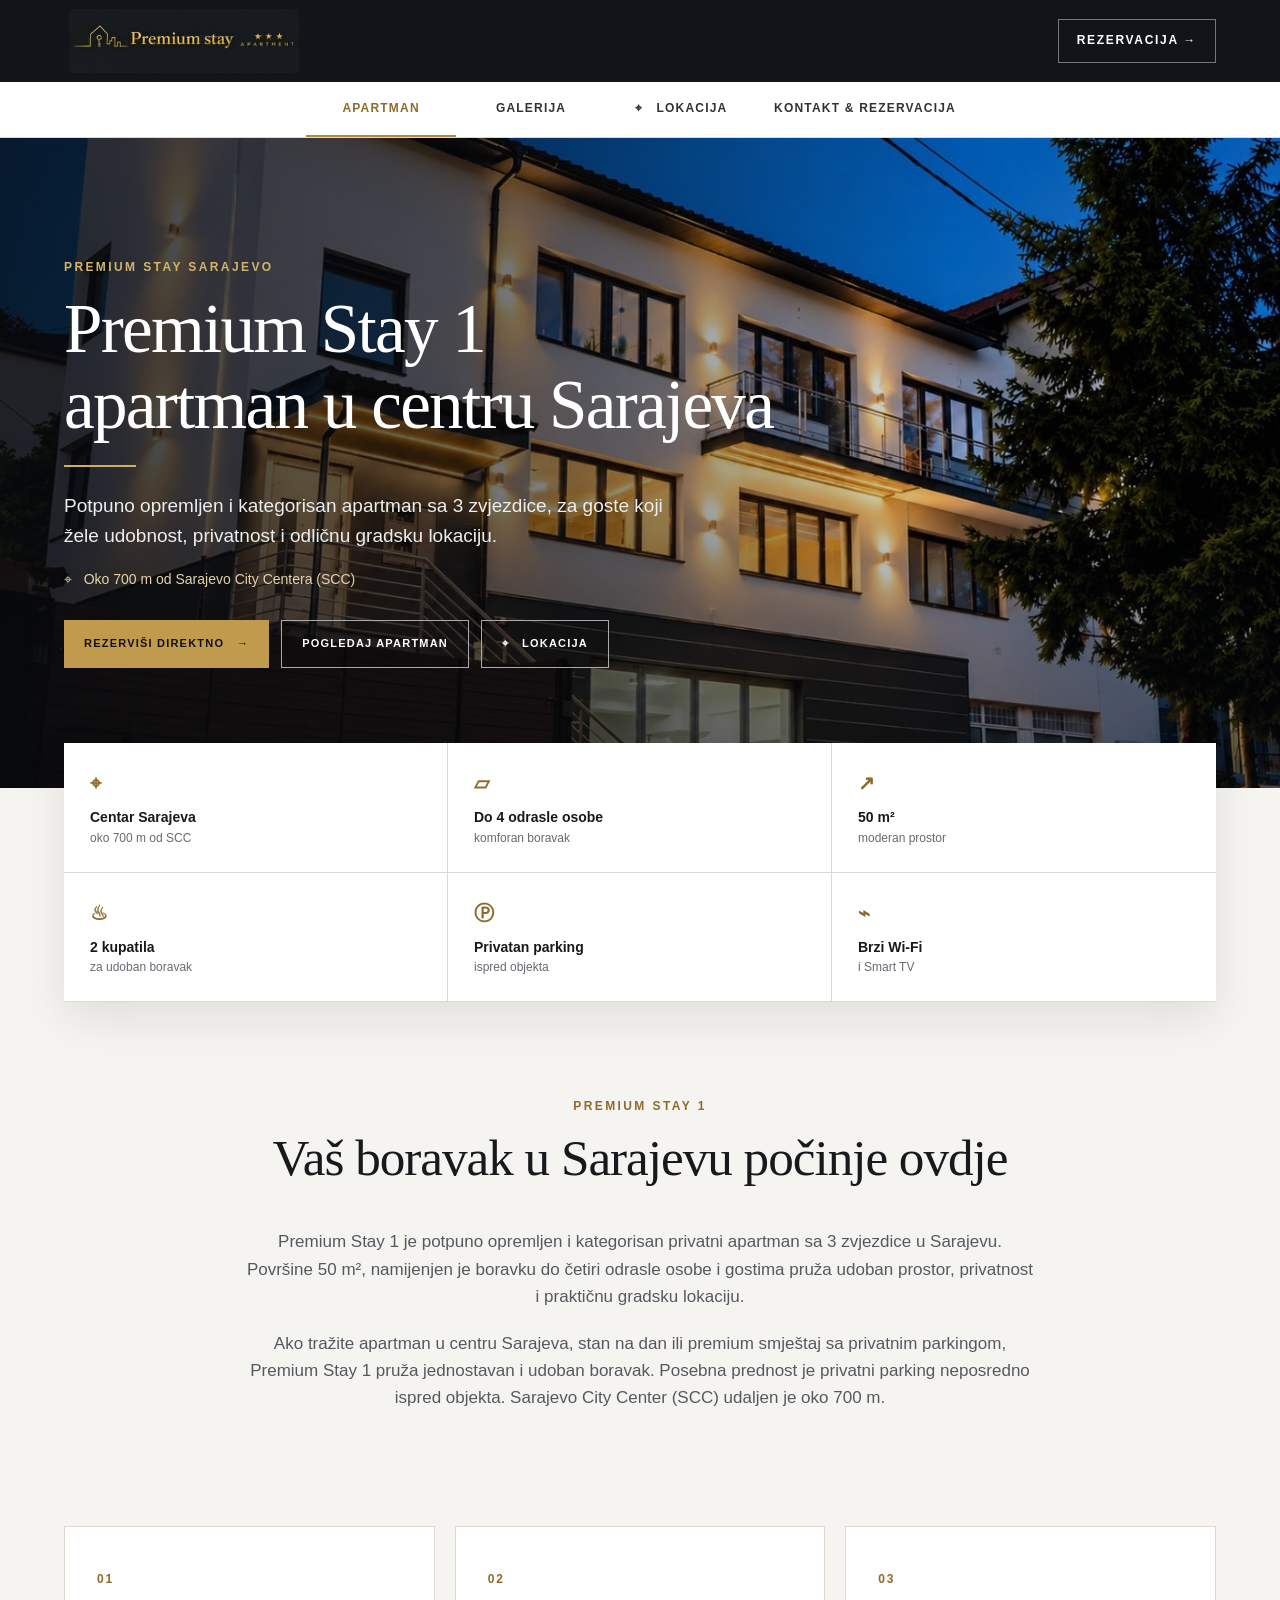
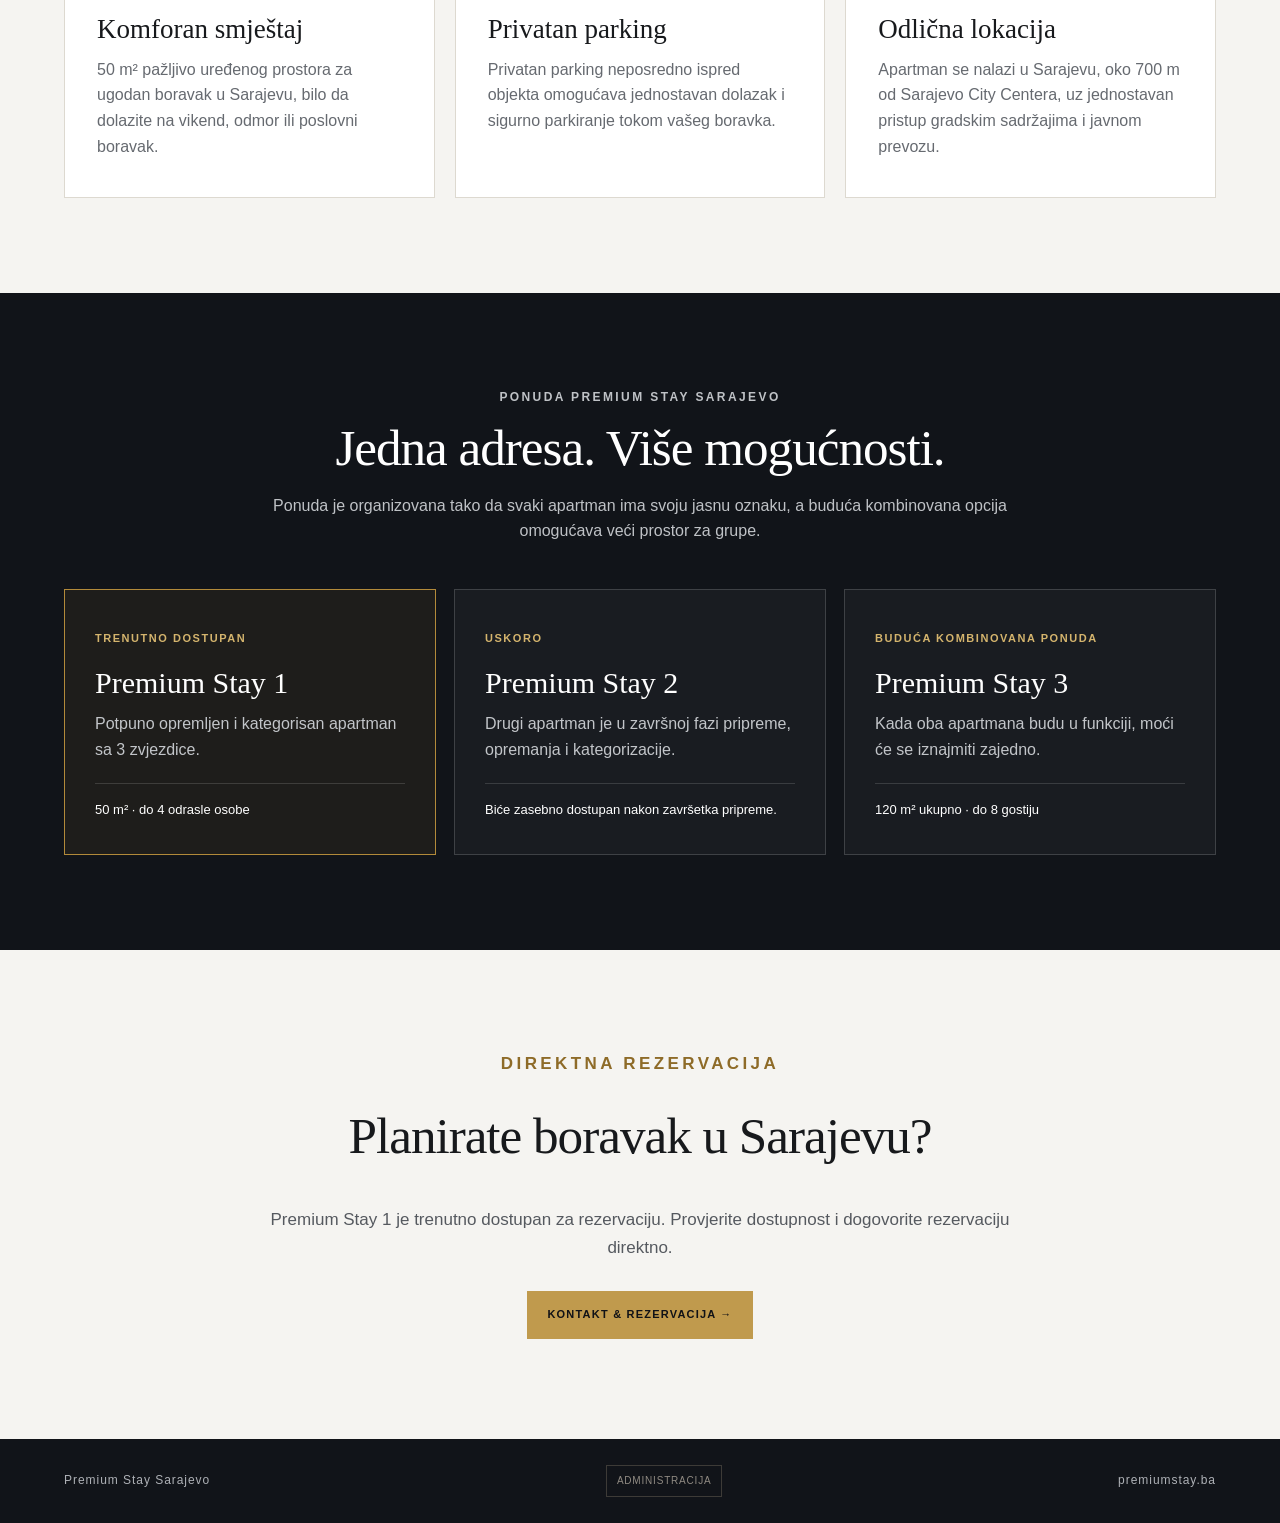
==== index.html @ 4da5a326 "Update index.html" ====
<!doctype html>
<html lang="bs">
<head>
<meta charset="utf-8">
<meta name="viewport" content="width=device-width,initial-scale=1">

<title>Premium Stay Sarajevo | Apartman u centru Sarajeva</title>

<meta name="description" content="Premium Stay Sarajevo – moderan apartman u centru Sarajeva sa 3 zvjezdice, privatnim parkingom, 50 m² prostora i odličnom lokacijom oko 700 m od SCC-a. Direktna rezervacija.">

<meta name="robots" content="index,follow,max-image-preview:large">
<link rel="canonical" href="https://premiumstay.ba/">

<meta name="theme-color" content="#111419">

<meta property="og:type" content="website">
<meta property="og:locale" content="bs_BA">
<meta property="og:title" content="Premium Stay Sarajevo | Apartman u centru Sarajeva">
<meta property="og:description" content="Moderan apartman u centru Sarajeva sa 3 zvjezdice, privatnim parkingom, 50 m² prostora i odličnom lokacijom. Pogledajte ponudu i rezervišite direktno.">
<meta property="og:url" content="https://premiumstay.ba/">
<meta property="og:image" content="https://premiumstay.ba/hero.jpg">
<meta property="og:image:alt" content="Premium Stay Sarajevo – moderan apartman u centru Sarajeva sa privatnim parkingom">
<meta property="og:site_name" content="Premium Stay Sarajevo">

<meta name="twitter:card" content="summary_large_image">
<meta name="twitter:title" content="Premium Stay Sarajevo | Apartman u centru Sarajeva">
<meta name="twitter:description" content="Moderan apartman u centru Sarajeva sa privatnim parkingom, 50 m² prostora i odličnom lokacijom. Direktna rezervacija.">
<meta name="twitter:image" content="https://premiumstay.ba/hero.jpg">

<link rel="preload" as="image" href="hero.jpg" fetchpriority="high">

<script async src="https://www.googletagmanager.com/gtag/js?id=G-6C7LS3LDCB"></script>

<script>
window.dataLayer = window.dataLayer || [];
function gtag(){dataLayer.push(arguments);}
gtag('js', new Date());
gtag('config', 'G-6C7LS3LDCB');
</script>

<script type="application/ld+json">
{
  "@context": "https://schema.org",
  "@type": "LodgingBusiness",
  "@id": "https://premiumstay.ba/#lodging",
  "name": "Premium Stay Sarajevo",
  "url": "https://premiumstay.ba/",
  "image": [
    "https://premiumstay.ba/hero.jpg"
  ],
  "logo": "https://premiumstay.ba/logo-header.jpg",
  "telephone": "+38765654123",
  "email": "premiumstay.sa@gmail.com",
  "description": "Premium smještaj u Sarajevu – moderan i potpuno opremljen apartman sa 3 zvjezdice, privatnim parkingom i odličnom gradskom lokacijom.",
  "address": {
    "@type": "PostalAddress",
    "streetAddress": "Splitska 45",
    "addressLocality": "Sarajevo",
    "addressCountry": "BA"
  },
  "starRating": {
    "@type": "Rating",
    "ratingValue": 3,
    "bestRating": 5
  },
  "amenityFeature": [
    {
      "@type": "LocationFeatureSpecification",
      "name": "parkingType",
      "value": "Free"
    },
    {
      "@type": "LocationFeatureSpecification",
      "name": "wifi",
      "value": true
    },
    {
      "@type": "LocationFeatureSpecification",
      "name": "tv",
      "value": true
    }
  ]
}
</script>

<script type="application/ld+json">
{
  "@context": "https://schema.org",
  "@type": "WebSite",
  "@id": "https://premiumstay.ba/#website",
  "url": "https://premiumstay.ba/",
  "name": "Premium Stay Sarajevo",
  "alternateName": "Premium Stay",
  "inLanguage": "bs-BA",
  "publisher": {
    "@id": "https://premiumstay.ba/#lodging"
  }
}
</script>

<style>
:root{--bg:#f5f4f1;--paper:#fff;--ink:#17191c;--muted:#666a70;--line:#ddd9d0;--gold:#b28a3a;--dark:#111419;--max:1180px}*{box-sizing:border-box}html{scroll-behavior:smooth}body{margin:0;background:var(--bg);color:var(--ink);font-family:Arial,Helvetica,sans-serif;line-height:1.6}a{color:inherit;text-decoration:none}img{display:block;max-width:100%}.site-header{min-height:82px;background:#111419;display:flex;align-items:center;justify-content:space-between;padding:0 5vw}.brand-logo{width:240px;max-height:64px;object-fit:contain}.header-call{border:1px solid #777;color:#fff;padding:11px 18px;font-size:12px;font-weight:700;letter-spacing:.14em}.header-call:hover{background:var(--gold)}.tabs{background:#fff;border-bottom:1px solid var(--line);display:flex;justify-content:center}.tabs a{min-width:150px;text-align:center;padding:17px 18px;color:#303238;font-size:12px;font-weight:700;letter-spacing:.1em;border-bottom:2px solid transparent}.tabs a:hover,.tabs a.active{color:#8e6b28;border-bottom-color:var(--gold)}.hero{position:relative;min-height:650px;overflow:hidden;background:#20242a}.hero>img{position:absolute;inset:0;width:100%;height:100%;object-fit:cover;object-position:center 52%}.hero-shade{position:absolute;inset:0;background:linear-gradient(90deg,rgba(8,10,13,.82),rgba(8,10,13,.58) 38%,rgba(8,10,13,.12) 75%),linear-gradient(0deg,rgba(8,10,13,.5),transparent 45%)}.hero-content{position:relative;z-index:2;width:min(var(--max),90%);min-height:650px;margin:auto;display:flex;flex-direction:column;justify-content:center;align-items:flex-start;color:#fff;padding:70px 0}.eyebrow{margin:0 0 13px;color:#d4b46d;font-size:12px;font-weight:700;letter-spacing:.2em}h1,h2,h3{margin-top:0;line-height:1.1}h1{max-width:760px;margin-bottom:22px;font-family:Georgia,serif;font-size:clamp(42px,5.4vw,72px);font-weight:500;letter-spacing:-.025em}.gold-line{width:72px;height:2px;background:#d2ad5c;margin-bottom:24px}.lead{max-width:620px;margin:0 0 16px;font-size:19px;color:#eee}.distance{margin:0 0 30px;font-size:14px;color:#e5d3a7}.hero-actions{display:flex;flex-wrap:wrap;gap:12px}.btn{display:inline-flex;align-items:center;justify-content:center;min-height:48px;padding:13px 20px;font-size:11px;font-weight:700;letter-spacing:.11em}.btn.primary{background:#c09a4d;color:#101216}.btn.secondary{color:#fff;border:1px solid #aaa;background:rgba(0,0,0,.12)}.btn.secondary:hover{background:#fff;color:#15171b}.facts{width:min(var(--max),90%);margin:-45px auto 0;position:relative;z-index:3;background:#fff;box-shadow:0 16px 45px rgba(0,0,0,.09);display:grid;grid-template-columns:repeat(3,1fr)}.facts div{padding:24px 26px;border-right:1px solid var(--line);border-bottom:1px solid var(--line)}.facts div:nth-child(3n){border-right:0}.facts b{display:block;color:#8e6b28;font-size:20px;margin-bottom:7px}.facts strong{display:block;font-size:14px}.facts span{display:block;color:var(--muted);font-size:12px}.section{width:min(var(--max),90%);margin:0 auto;padding:95px 0}.intro{max-width:920px;text-align:center}.intro .eyebrow,.cta .eyebrow{color:#8e6b28}h2{font-family:Georgia,serif;font-weight:500;font-size:clamp(34px,4vw,52px);letter-spacing:-.02em}.intro p:not(.eyebrow),.cta p{color:#55595f;font-size:17px;margin:0 auto 20px;max-width:790px}.details{display:grid;grid-template-columns:repeat(3,1fr);gap:20px;padding-top:0}.detail-card{background:#fff;border:1px solid var(--line);padding:38px 32px;min-height:250px}.detail-number{color:#8e6b28;font-size:12px;font-weight:700;letter-spacing:.15em}.detail-card h3{margin:24px 0 12px;font-family:Georgia,serif;font-size:27px;font-weight:500}.detail-card p{color:var(--muted);margin:0}.offer-section{background:#111419;color:#fff;padding:95px 0}.offer-inner{width:min(var(--max),90%);margin:auto}.offer-heading{text-align:center;max-width:760px;margin:0 auto 45px}.offer-heading h2{margin-bottom:15px}.offer-heading p{color:#bfc2c6}.offers{display:grid;grid-template-columns:repeat(3,1fr);gap:18px}.offer{border:1px solid rgba(255,255,255,.16);padding:34px 30px;background:rgba(255,255,255,.035)}.offer.current{border-color:#b28a3a;background:rgba(178,138,58,.08)}.offer-label{color:#d4b46d;font-size:11px;font-weight:700;letter-spacing:.14em}.offer h3{font-family:Georgia,serif;font-size:30px;font-weight:500;margin:17px 0 12px}.offer p{color:#c2c5c9;margin:0 0 20px}.offer-meta{border-top:1px solid rgba(255,255,255,.14);padding-top:16px;font-size:13px}.cta{width:min(var(--max),90%);margin:auto;padding:100px 20px;text-align:center}.cta p{margin-bottom:30px}footer{background:#111419;color:#aeb1b6;padding:26px 5vw;display:flex;justify-content:space-between;align-items:center;gap:20px;font-size:12px;letter-spacing:.08em}.admin-access{color:#8f8a82;font-size:10px;letter-spacing:.08em;border:1px solid #3d3b37;padding:7px 10px;white-space:nowrap}.admin-access:hover{color:#d4b46d;border-color:#8e6b28}
@media(max-width:800px){.site-header{padding:10px 4vw;min-height:64px}.brand-logo{width:165px;max-height:48px}.header-call{padding:9px 11px;font-size:9px;letter-spacing:.1em;white-space:nowrap}.tabs{display:grid;grid-template-columns:repeat(4,1fr);overflow:visible}.tabs a{min-width:0;padding:11px 4px 10px;font-size:9px;line-height:1.2;letter-spacing:.07em;white-space:normal;display:flex;align-items:center;justify-content:center;min-height:42px}.hero{min-height:505px}.hero-content{width:88%;min-height:505px;padding:38px 0 42px}.hero>img{object-position:57% center}.eyebrow{font-size:10px;letter-spacing:.17em;margin-bottom:10px}h1{max-width:100%;font-size:clamp(34px,9vw,43px);line-height:1.03;margin-bottom:17px}.gold-line{width:58px;margin-bottom:17px}.lead{max-width:100%;font-size:15px;line-height:1.5;margin-bottom:11px}.distance{font-size:12px;line-height:1.4;margin-bottom:20px}.hero-actions{width:100%;display:grid;grid-template-columns:1fr 1fr;gap:9px}.btn{min-height:44px;padding:11px 9px;font-size:9px;letter-spacing:.08em;text-align:center}.hero-actions .primary{grid-column:1/-1}.facts{width:92%;grid-template-columns:repeat(2,1fr);margin-top:-24px}.facts div{padding:17px 14px;min-height:102px}.facts div:nth-child(3n){border-right:1px solid var(--line)}.facts div:nth-child(2n){border-right:0}.facts b{font-size:17px;margin-bottom:5px}.facts strong{font-size:12px;line-height:1.35}.facts span{font-size:10px;line-height:1.35}.section{width:90%;padding:55px 0}.intro{max-width:none}.intro .eyebrow{margin-bottom:9px}.intro h2{font-size:clamp(29px,7.5vw,36px);line-height:1.08;margin-bottom:20px}.intro p:not(.eyebrow),.cta p{font-size:14px;line-height:1.55}.details{grid-template-columns:1fr;gap:14px;padding-top:0}.detail-card{padding:24px 21px;min-height:0}.detail-card h3{margin:15px 0 8px;font-size:25px}.detail-card p{font-size:14px;line-height:1.55}.offer-section{padding:58px 0}.offer-inner{width:90%}.offer-heading{margin-bottom:28px}.offer-heading h2{font-size:clamp(29px,7.5vw,36px);line-height:1.08}.offer-heading p{font-size:14px;line-height:1.55}.offers{grid-template-columns:1fr;gap:12px}.offer{padding:24px 21px}.offer-label{font-size:9px;letter-spacing:.12em}.offer h3{font-size:27px;margin:13px 0 9px}.offer p{font-size:14px;line-height:1.5;margin-bottom:15px}.offer-meta{font-size:12px;padding-top:13px}.cta{width:90%;padding:65px 10px}.cta h2{font-size:clamp(30px,8vw,38px);line-height:1.08}.cta p{margin-bottom:24px}.cta .btn{min-width:230px}.cta .eyebrow{font-size:10px}footer{padding:20px 5vw;font-size:10px;line-height:1.4}.admin-access{font-size:9px;padding:6px 8px}}
@media(max-width:380px){.brand-logo{width:145px}.header-call{padding:8px 9px;font-size:8px}.tabs a{font-size:8px;padding-left:2px;padding-right:2px}.hero,.hero-content{min-height:490px}.hero-content{padding-top:32px;padding-bottom:35px}h1{font-size:32px}.lead{font-size:14px}.facts div{padding:15px 12px;min-height:96px}.facts strong{font-size:11px}.detail-card{padding:21px 18px}.offer{padding:21px 18px}}
@media(max-width:800px){.hero-content h1{width:100%;max-width:100%;text-align:right}.hero-actions{margin-top:auto}.hero-actions .primary{grid-column:1 / -1;grid-row:2}.hero-actions .secondary{grid-row:1}}
</style>
</head>

<body>

<header class="site-header">
<a class="brand" href="index.html" aria-label="Premium Stay Sarajevo">
<img class="brand-logo" src="logo-header.jpg" alt="Premium Stay Sarajevo">
</a>
<a class="header-call" href="tel:+38765654123">REZERVACIJA →</a>
</header>

<nav class="tabs" aria-label="Glavna navigacija">
<a class="active" href="index.html">APARTMAN</a>
<a href="gallery.html">GALERIJA</a>
<a href="location.html">⌖ &nbsp; LOKACIJA</a>
<a href="contact.html">KONTAKT &amp; REZERVACIJA</a>
</nav>

<main>

<section class="hero">
<img src="hero.jpg" alt="Premium Stay Sarajevo – moderan apartman u centru Sarajeva sa privatnim parkingom" fetchpriority="high" decoding="async">
<div class="hero-shade"></div>
<div class="hero-content">
<p class="eyebrow">PREMIUM STAY SARAJEVO</p>
<h1>Premium Stay 1<br>apartman u centru Sarajeva</h1>
<div class="gold-line"></div>
<p class="lead">Potpuno opremljen i kategorisan apartman sa 3 zvjezdice, za goste koji žele udobnost, privatnost i odličnu gradsku lokaciju.</p>
<p class="distance">⌖ &nbsp; Oko 700 m od Sarajevo City Centera (SCC)</p>
<div class="hero-actions">
<a class="btn primary" href="contact.html">REZERVIŠI DIREKTNO &nbsp; →</a>
<a class="btn secondary" href="#apartman">POGLEDAJ APARTMAN</a>
<a class="btn secondary" href="location.html">⌖ &nbsp; LOKACIJA</a>
</div>
</div>
</section>

<section class="facts" id="apartman">
<div>
<b>⌖</b>
<strong>Centar Sarajeva</strong>
<span>oko 700 m od SCC</span>
</div>

<div>
<b>▱</b>
<strong>Do 4 odrasle osobe</strong>
<span>komforan boravak</span>
</div>

<div>
<b>↗</b>
<strong>50 m²</strong>
<span>moderan prostor</span>
</div>

<div>
<b>♨</b>
<strong>2 kupatila</strong>
<span>za udoban boravak</span>
</div>

<div>
<b>Ⓟ</b>
<strong>Privatan parking</strong>
<span>ispred objekta</span>
</div>

<div>
<b>⌁</b>
<strong>Brzi Wi-Fi</strong>
<span>i Smart TV</span>
</div>
</section>

<section class="section intro">
<p class="eyebrow">PREMIUM STAY 1</p>
<h2>Vaš boravak u Sarajevu počinje ovdje</h2>

<p>Premium Stay 1 je potpuno opremljen i kategorisan privatni apartman sa 3 zvjezdice u Sarajevu. Površine 50 m², namijenjen je boravku do četiri odrasle osobe i gostima pruža udoban prostor, privatnost i praktičnu gradsku lokaciju.</p>

<p>Ako tražite apartman u centru Sarajeva, stan na dan ili premium smještaj sa privatnim parkingom, Premium Stay 1 pruža jednostavan i udoban boravak. Posebna prednost je privatni parking neposredno ispred objekta. Sarajevo City Center (SCC) udaljen je oko 700 m.</p>
</section>

<section class="section details">

<article class="detail-card">
<span class="detail-number">01</span>
<h3>Komforan smještaj</h3>
<p>50 m² pažljivo uređenog prostora za ugodan boravak u Sarajevu, bilo da dolazite na vikend, odmor ili poslovni boravak.</p>
</article>

<article class="detail-card">
<span class="detail-number">02</span>
<h3>Privatan parking</h3>
<p>Privatan parking neposredno ispred objekta omogućava jednostavan dolazak i sigurno parkiranje tokom vašeg boravka.</p>
</article>

<article class="detail-card">
<span class="detail-number">03</span>
<h3>Odlična lokacija</h3>
<p>Apartman se nalazi u Sarajevu, oko 700 m od Sarajevo City Centera, uz jednostavan pristup gradskim sadržajima i javnom prevozu.</p>
</article>

</section>

<section class="offer-section">
<div class="offer-inner">

<div class="offer-heading">
<p class="eyebrow">PONUDA PREMIUM STAY SARAJEVO</p>
<h2>Jedna adresa. Više mogućnosti.</h2>
<p>Ponuda je organizovana tako da svaki apartman ima svoju jasnu oznaku, a buduća kombinovana opcija omogućava veći prostor za grupe.</p>
</div>

<div class="offers">

<article class="offer current">
<span class="offer-label">TRENUTNO DOSTUPAN</span>
<h3>Premium Stay 1</h3>
<p>Potpuno opremljen i kategorisan apartman sa 3 zvjezdice.</p>
<div class="offer-meta">50 m² · do 4 odrasle osobe</div>
</article>

<article class="offer">
<span class="offer-label">USKORO</span>
<h3>Premium Stay 2</h3>
<p>Drugi apartman je u završnoj fazi pripreme, opremanja i kategorizacije.</p>
<div class="offer-meta">Biće zasebno dostupan nakon završetka pripreme.</div>
</article>

<article class="offer">
<span class="offer-label">BUDUĆA KOMBINOVANA PONUDA</span>
<h3>Premium Stay 3</h3>
<p>Kada oba apartmana budu u funkciji, moći će se iznajmiti zajedno.</p>
<div class="offer-meta">120 m² ukupno · do 8 gostiju</div>
</article>

</div>
</div>
</section>

<section class="cta">
<p class="eyebrow">DIREKTNA REZERVACIJA</p>
<h2>Planirate boravak u Sarajevu?</h2>
<p>Premium Stay 1 je trenutno dostupan za rezervaciju. Provjerite dostupnost i dogovorite rezervaciju direktno.</p>
<a class="btn primary" href="contact.html">KONTAKT &amp; REZERVACIJA →</a>
</section>

</main>

<footer>
<span>Premium Stay Sarajevo</span>
<a class="admin-access" href="admin.html" aria-label="Upravljanje galerijom">ADMINISTRACIJA</a>
<span>premiumstay.ba</span>
</footer>

</body>
</html>
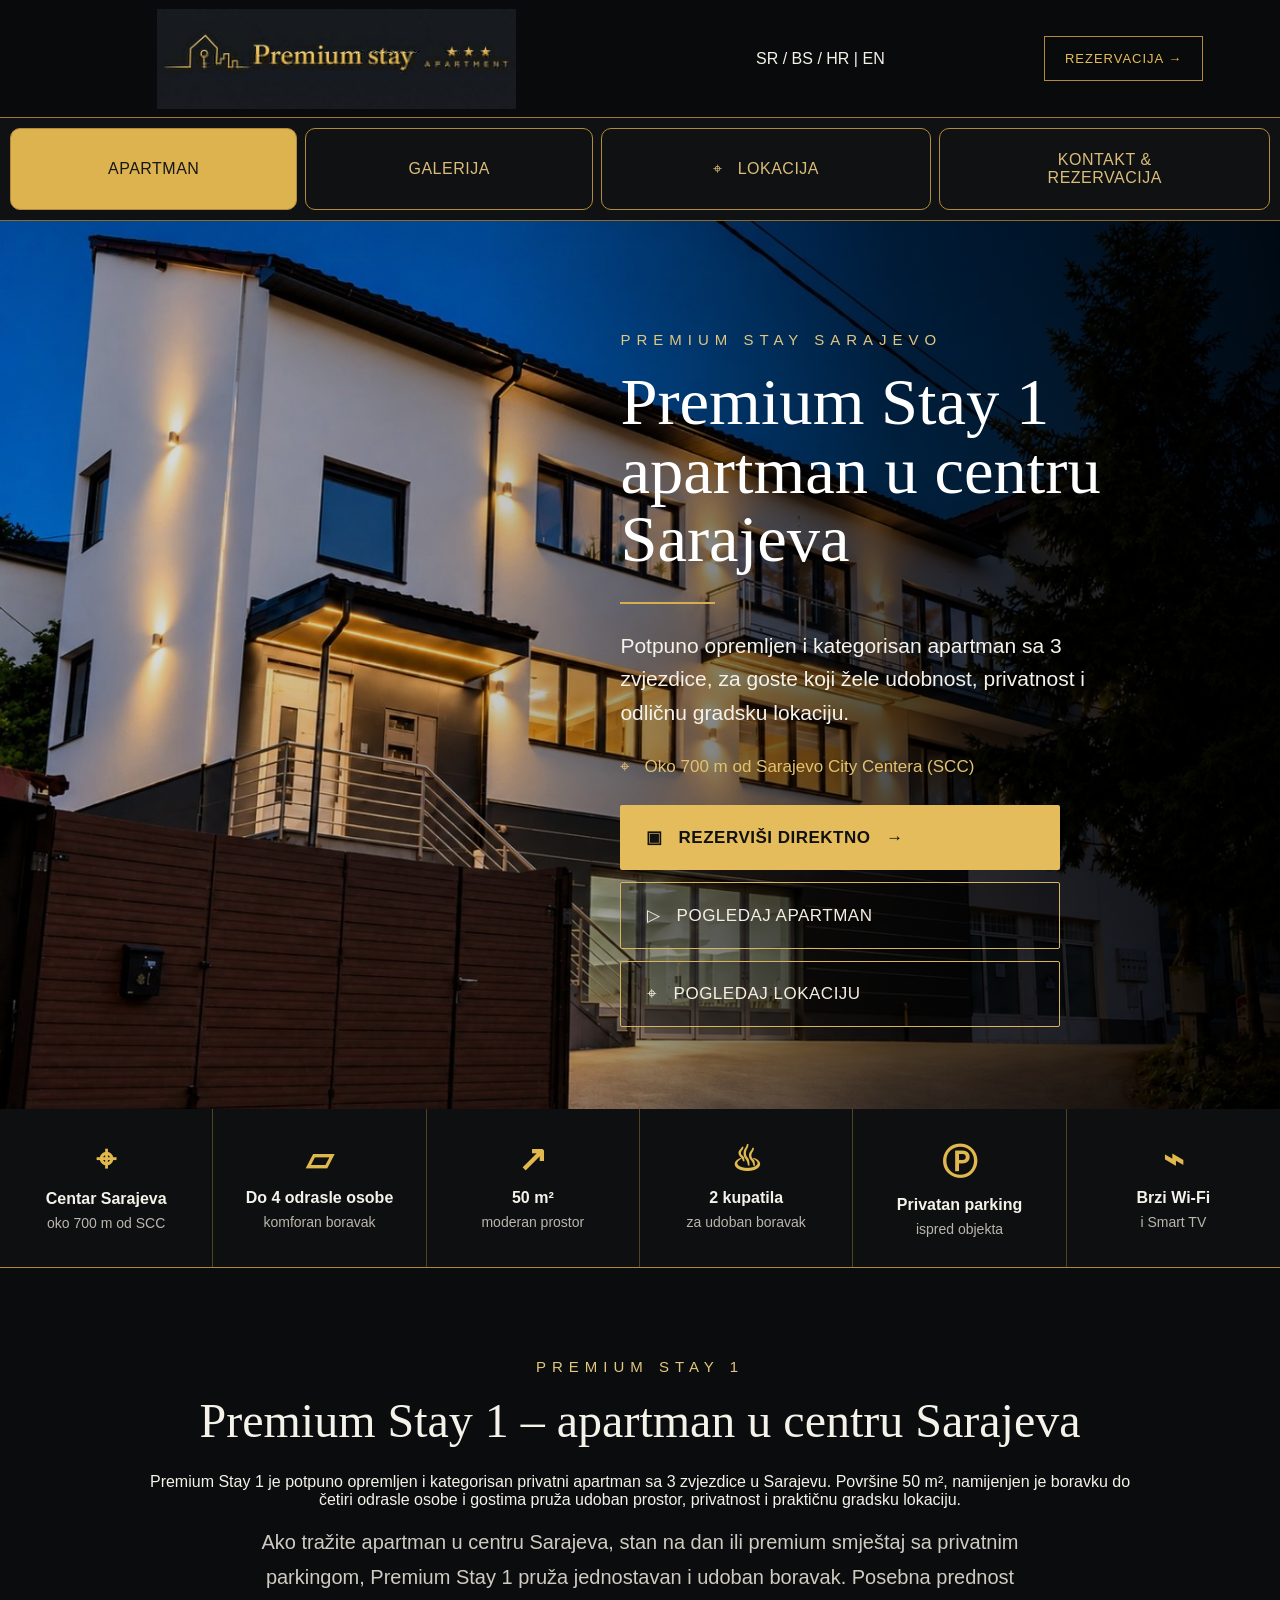
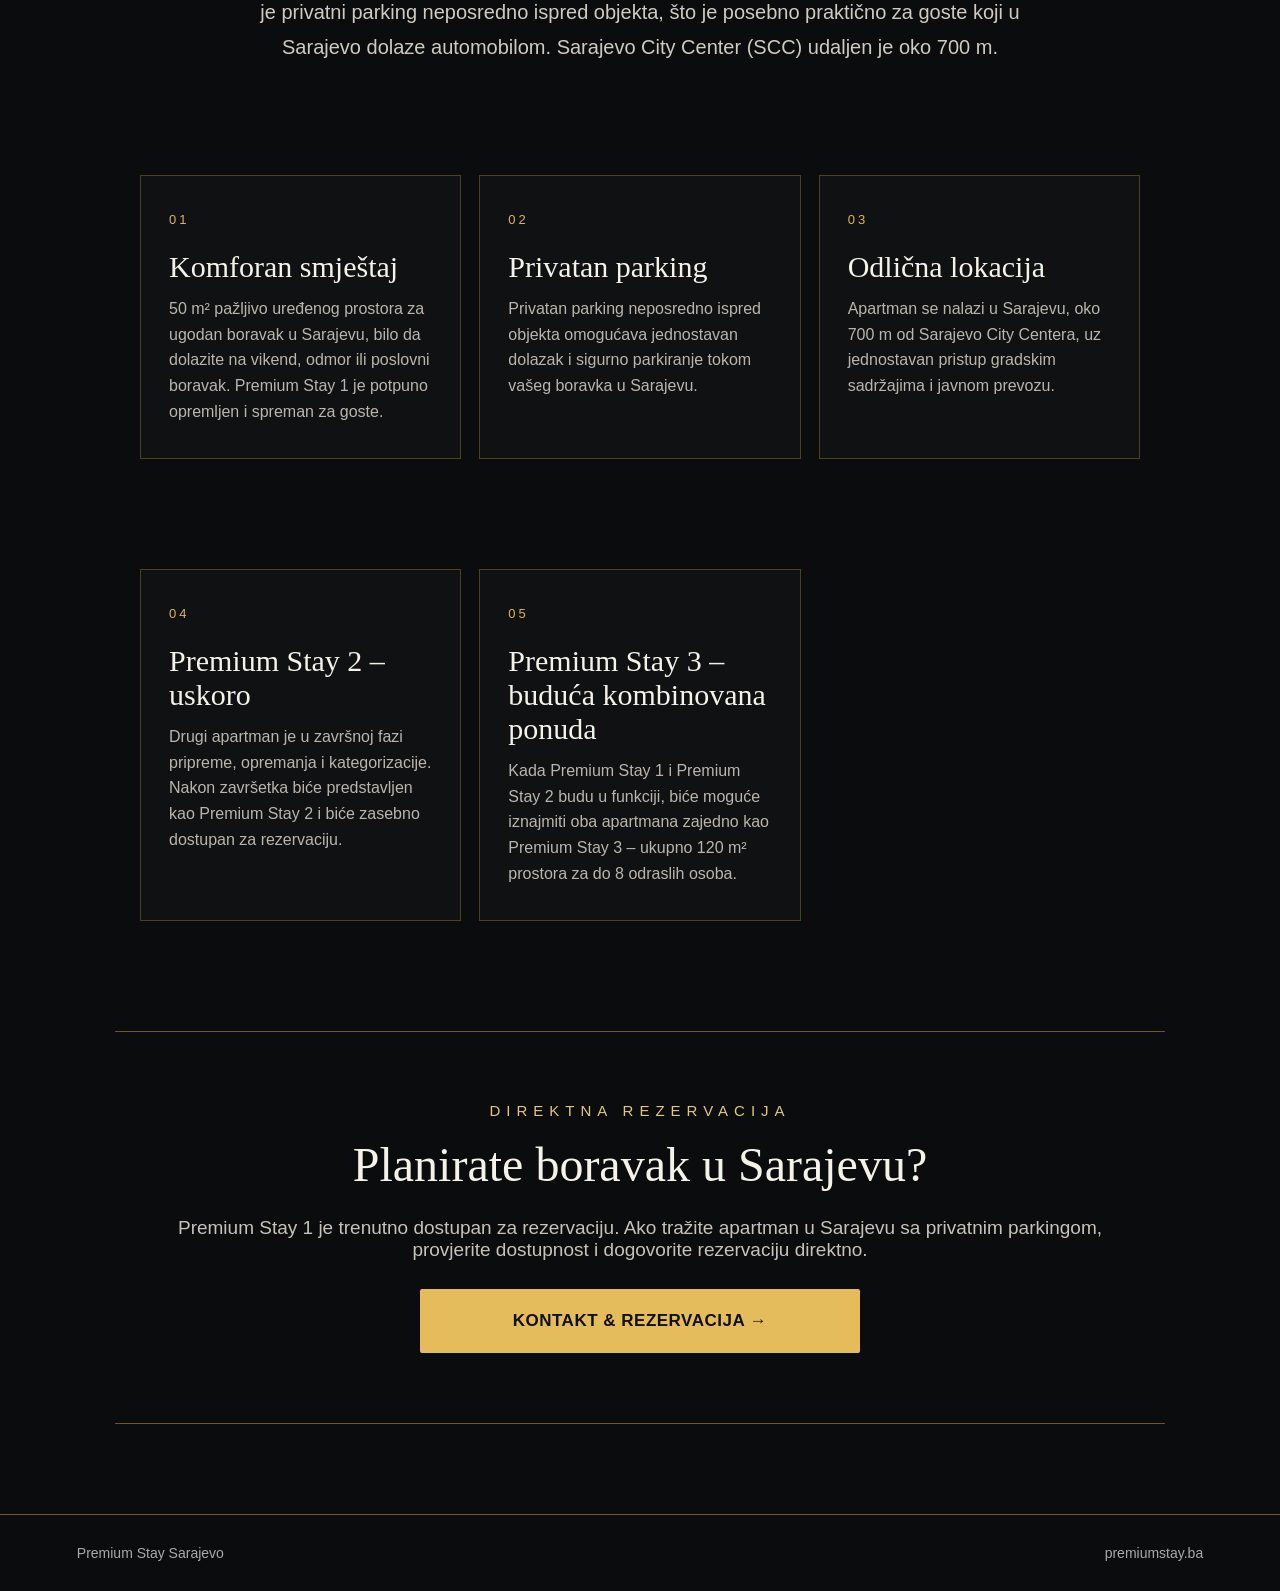
==== commit 0d710557: "Update index.html" ====
--- a/index.html
+++ b/index.html
@@ -4,144 +4,179 @@
 <meta charset="utf-8">
 <meta name="viewport" content="width=device-width,initial-scale=1">
 
-<title>Premium Stay Sarajevo | Apartman u centru Sarajeva</title>
-
-<meta name="description" content="Premium Stay Sarajevo – moderan apartman u centru Sarajeva sa 3 zvjezdice, privatnim parkingom, 50 m² prostora i odličnom lokacijom oko 700 m od SCC-a. Direktna rezervacija.">
-
-<meta name="robots" content="index,follow,max-image-preview:large">
+<title>Premium Stay Sarajevo | Premium Stay 1 – apartman u centru Sarajeva</title>
+
+<meta name="description" content="Premium Stay 1 – potpuno opremljen i kategorisan apartman sa 3 zvjezdice u Sarajevu. 50 m², do 4 odrasle osobe, privatni parking, 2 kupatila, brzi Wi-Fi i Smart TV. Oko 700 m od SCC-a.">
+
+<meta name="robots" content="index,follow">
+
 <link rel="canonical" href="https://premiumstay.ba/">
 
-<meta name="theme-color" content="#111419">
+<link rel="alternate" hreflang="sr" href="https://premiumstay.ba/">
+<link rel="alternate" hreflang="bs" href="https://premiumstay.ba/">
+<link rel="alternate" hreflang="hr" href="https://premiumstay.ba/">
+<link rel="alternate" hreflang="en" href="https://premiumstay.ba/index-en.html">
+<link rel="alternate" hreflang="x-default" href="https://premiumstay.ba/">
+
+<link rel="stylesheet" href="style.css">
 
 <meta property="og:type" content="website">
-<meta property="og:locale" content="bs_BA">
-<meta property="og:title" content="Premium Stay Sarajevo | Apartman u centru Sarajeva">
-<meta property="og:description" content="Moderan apartman u centru Sarajeva sa 3 zvjezdice, privatnim parkingom, 50 m² prostora i odličnom lokacijom. Pogledajte ponudu i rezervišite direktno.">
+<meta property="og:title" content="Premium Stay Sarajevo | Premium Stay 1 – apartman u centru Sarajeva">
+<meta property="og:description" content="Premium Stay 1 – 50 m², do 4 odrasle osobe, 3 zvjezdice, privatni parking i odlična lokacija u Sarajevu, oko 700 m od SCC-a.">
 <meta property="og:url" content="https://premiumstay.ba/">
 <meta property="og:image" content="https://premiumstay.ba/hero.jpg">
-<meta property="og:image:alt" content="Premium Stay Sarajevo – moderan apartman u centru Sarajeva sa privatnim parkingom">
-<meta property="og:site_name" content="Premium Stay Sarajevo">
-
-<meta name="twitter:card" content="summary_large_image">
-<meta name="twitter:title" content="Premium Stay Sarajevo | Apartman u centru Sarajeva">
-<meta name="twitter:description" content="Moderan apartman u centru Sarajeva sa privatnim parkingom, 50 m² prostora i odličnom lokacijom. Direktna rezervacija.">
-<meta name="twitter:image" content="https://premiumstay.ba/hero.jpg">
-
-<link rel="preload" as="image" href="hero.jpg" fetchpriority="high">
-
-<script async src="https://www.googletagmanager.com/gtag/js?id=G-6C7LS3LDCB"></script>
-
-<script>
-window.dataLayer = window.dataLayer || [];
-function gtag(){dataLayer.push(arguments);}
-gtag('js', new Date());
-gtag('config', 'G-6C7LS3LDCB');
-</script>
+<meta property="og:image:alt" content="Premium Stay 1 – moderan apartman u Sarajevu">
 
 <script type="application/ld+json">
 {
   "@context": "https://schema.org",
   "@type": "LodgingBusiness",
-  "@id": "https://premiumstay.ba/#lodging",
-  "name": "Premium Stay Sarajevo",
+  "name": "Premium Stay 1",
   "url": "https://premiumstay.ba/",
-  "image": [
-    "https://premiumstay.ba/hero.jpg"
-  ],
-  "logo": "https://premiumstay.ba/logo-header.jpg",
+  "image": "https://premiumstay.ba/hero.jpg",
+  "description": "Premium Stay 1 je potpuno opremljen i kategorisan apartman sa 3 zvjezdice u Sarajevu. Apartman ima 50 m², kapacitet do 4 odrasle osobe, 2 kupatila, privatni parking, Wi-Fi i Smart TV.",
   "telephone": "+38765654123",
   "email": "premiumstay.sa@gmail.com",
-  "description": "Premium smještaj u Sarajevu – moderan i potpuno opremljen apartman sa 3 zvjezdice, privatnim parkingom i odličnom gradskom lokacijom.",
   "address": {
     "@type": "PostalAddress",
-    "streetAddress": "Splitska 45",
     "addressLocality": "Sarajevo",
     "addressCountry": "BA"
-  },
-  "starRating": {
-    "@type": "Rating",
-    "ratingValue": 3,
-    "bestRating": 5
   },
   "amenityFeature": [
     {
       "@type": "LocationFeatureSpecification",
-      "name": "parkingType",
-      "value": "Free"
-    },
-    {
-      "@type": "LocationFeatureSpecification",
-      "name": "wifi",
+      "name": "Privatan parking",
       "value": true
     },
     {
       "@type": "LocationFeatureSpecification",
-      "name": "tv",
+      "name": "Wi-Fi",
+      "value": true
+    },
+    {
+      "@type": "LocationFeatureSpecification",
+      "name": "Smart TV",
+      "value": true
+    },
+    {
+      "@type": "LocationFeatureSpecification",
+      "name": "2 kupatila",
       "value": true
     }
-  ]
-}
-</script>
-
-<script type="application/ld+json">
-{
-  "@context": "https://schema.org",
-  "@type": "WebSite",
-  "@id": "https://premiumstay.ba/#website",
-  "url": "https://premiumstay.ba/",
-  "name": "Premium Stay Sarajevo",
-  "alternateName": "Premium Stay",
-  "inLanguage": "bs-BA",
-  "publisher": {
-    "@id": "https://premiumstay.ba/#lodging"
+  ],
+  "starRating": {
+    "@type": "Rating",
+    "ratingValue": "3"
   }
 }
 </script>
 
-<style>
-:root{--bg:#f5f4f1;--paper:#fff;--ink:#17191c;--muted:#666a70;--line:#ddd9d0;--gold:#b28a3a;--dark:#111419;--max:1180px}*{box-sizing:border-box}html{scroll-behavior:smooth}body{margin:0;background:var(--bg);color:var(--ink);font-family:Arial,Helvetica,sans-serif;line-height:1.6}a{color:inherit;text-decoration:none}img{display:block;max-width:100%}.site-header{min-height:82px;background:#111419;display:flex;align-items:center;justify-content:space-between;padding:0 5vw}.brand-logo{width:240px;max-height:64px;object-fit:contain}.header-call{border:1px solid #777;color:#fff;padding:11px 18px;font-size:12px;font-weight:700;letter-spacing:.14em}.header-call:hover{background:var(--gold)}.tabs{background:#fff;border-bottom:1px solid var(--line);display:flex;justify-content:center}.tabs a{min-width:150px;text-align:center;padding:17px 18px;color:#303238;font-size:12px;font-weight:700;letter-spacing:.1em;border-bottom:2px solid transparent}.tabs a:hover,.tabs a.active{color:#8e6b28;border-bottom-color:var(--gold)}.hero{position:relative;min-height:650px;overflow:hidden;background:#20242a}.hero>img{position:absolute;inset:0;width:100%;height:100%;object-fit:cover;object-position:center 52%}.hero-shade{position:absolute;inset:0;background:linear-gradient(90deg,rgba(8,10,13,.82),rgba(8,10,13,.58) 38%,rgba(8,10,13,.12) 75%),linear-gradient(0deg,rgba(8,10,13,.5),transparent 45%)}.hero-content{position:relative;z-index:2;width:min(var(--max),90%);min-height:650px;margin:auto;display:flex;flex-direction:column;justify-content:center;align-items:flex-start;color:#fff;padding:70px 0}.eyebrow{margin:0 0 13px;color:#d4b46d;font-size:12px;font-weight:700;letter-spacing:.2em}h1,h2,h3{margin-top:0;line-height:1.1}h1{max-width:760px;margin-bottom:22px;font-family:Georgia,serif;font-size:clamp(42px,5.4vw,72px);font-weight:500;letter-spacing:-.025em}.gold-line{width:72px;height:2px;background:#d2ad5c;margin-bottom:24px}.lead{max-width:620px;margin:0 0 16px;font-size:19px;color:#eee}.distance{margin:0 0 30px;font-size:14px;color:#e5d3a7}.hero-actions{display:flex;flex-wrap:wrap;gap:12px}.btn{display:inline-flex;align-items:center;justify-content:center;min-height:48px;padding:13px 20px;font-size:11px;font-weight:700;letter-spacing:.11em}.btn.primary{background:#c09a4d;color:#101216}.btn.secondary{color:#fff;border:1px solid #aaa;background:rgba(0,0,0,.12)}.btn.secondary:hover{background:#fff;color:#15171b}.facts{width:min(var(--max),90%);margin:-45px auto 0;position:relative;z-index:3;background:#fff;box-shadow:0 16px 45px rgba(0,0,0,.09);display:grid;grid-template-columns:repeat(3,1fr)}.facts div{padding:24px 26px;border-right:1px solid var(--line);border-bottom:1px solid var(--line)}.facts div:nth-child(3n){border-right:0}.facts b{display:block;color:#8e6b28;font-size:20px;margin-bottom:7px}.facts strong{display:block;font-size:14px}.facts span{display:block;color:var(--muted);font-size:12px}.section{width:min(var(--max),90%);margin:0 auto;padding:95px 0}.intro{max-width:920px;text-align:center}.intro .eyebrow,.cta .eyebrow{color:#8e6b28}h2{font-family:Georgia,serif;font-weight:500;font-size:clamp(34px,4vw,52px);letter-spacing:-.02em}.intro p:not(.eyebrow),.cta p{color:#55595f;font-size:17px;margin:0 auto 20px;max-width:790px}.details{display:grid;grid-template-columns:repeat(3,1fr);gap:20px;padding-top:0}.detail-card{background:#fff;border:1px solid var(--line);padding:38px 32px;min-height:250px}.detail-number{color:#8e6b28;font-size:12px;font-weight:700;letter-spacing:.15em}.detail-card h3{margin:24px 0 12px;font-family:Georgia,serif;font-size:27px;font-weight:500}.detail-card p{color:var(--muted);margin:0}.offer-section{background:#111419;color:#fff;padding:95px 0}.offer-inner{width:min(var(--max),90%);margin:auto}.offer-heading{text-align:center;max-width:760px;margin:0 auto 45px}.offer-heading h2{margin-bottom:15px}.offer-heading p{color:#bfc2c6}.offers{display:grid;grid-template-columns:repeat(3,1fr);gap:18px}.offer{border:1px solid rgba(255,255,255,.16);padding:34px 30px;background:rgba(255,255,255,.035)}.offer.current{border-color:#b28a3a;background:rgba(178,138,58,.08)}.offer-label{color:#d4b46d;font-size:11px;font-weight:700;letter-spacing:.14em}.offer h3{font-family:Georgia,serif;font-size:30px;font-weight:500;margin:17px 0 12px}.offer p{color:#c2c5c9;margin:0 0 20px}.offer-meta{border-top:1px solid rgba(255,255,255,.14);padding-top:16px;font-size:13px}.cta{width:min(var(--max),90%);margin:auto;padding:100px 20px;text-align:center}.cta p{margin-bottom:30px}footer{background:#111419;color:#aeb1b6;padding:26px 5vw;display:flex;justify-content:space-between;align-items:center;gap:20px;font-size:12px;letter-spacing:.08em}.admin-access{color:#8f8a82;font-size:10px;letter-spacing:.08em;border:1px solid #3d3b37;padding:7px 10px;white-space:nowrap}.admin-access:hover{color:#d4b46d;border-color:#8e6b28}
-@media(max-width:800px){.site-header{padding:10px 4vw;min-height:64px}.brand-logo{width:165px;max-height:48px}.header-call{padding:9px 11px;font-size:9px;letter-spacing:.1em;white-space:nowrap}.tabs{display:grid;grid-template-columns:repeat(4,1fr);overflow:visible}.tabs a{min-width:0;padding:11px 4px 10px;font-size:9px;line-height:1.2;letter-spacing:.07em;white-space:normal;display:flex;align-items:center;justify-content:center;min-height:42px}.hero{min-height:505px}.hero-content{width:88%;min-height:505px;padding:38px 0 42px}.hero>img{object-position:57% center}.eyebrow{font-size:10px;letter-spacing:.17em;margin-bottom:10px}h1{max-width:100%;font-size:clamp(34px,9vw,43px);line-height:1.03;margin-bottom:17px}.gold-line{width:58px;margin-bottom:17px}.lead{max-width:100%;font-size:15px;line-height:1.5;margin-bottom:11px}.distance{font-size:12px;line-height:1.4;margin-bottom:20px}.hero-actions{width:100%;display:grid;grid-template-columns:1fr 1fr;gap:9px}.btn{min-height:44px;padding:11px 9px;font-size:9px;letter-spacing:.08em;text-align:center}.hero-actions .primary{grid-column:1/-1}.facts{width:92%;grid-template-columns:repeat(2,1fr);margin-top:-24px}.facts div{padding:17px 14px;min-height:102px}.facts div:nth-child(3n){border-right:1px solid var(--line)}.facts div:nth-child(2n){border-right:0}.facts b{font-size:17px;margin-bottom:5px}.facts strong{font-size:12px;line-height:1.35}.facts span{font-size:10px;line-height:1.35}.section{width:90%;padding:55px 0}.intro{max-width:none}.intro .eyebrow{margin-bottom:9px}.intro h2{font-size:clamp(29px,7.5vw,36px);line-height:1.08;margin-bottom:20px}.intro p:not(.eyebrow),.cta p{font-size:14px;line-height:1.55}.details{grid-template-columns:1fr;gap:14px;padding-top:0}.detail-card{padding:24px 21px;min-height:0}.detail-card h3{margin:15px 0 8px;font-size:25px}.detail-card p{font-size:14px;line-height:1.55}.offer-section{padding:58px 0}.offer-inner{width:90%}.offer-heading{margin-bottom:28px}.offer-heading h2{font-size:clamp(29px,7.5vw,36px);line-height:1.08}.offer-heading p{font-size:14px;line-height:1.55}.offers{grid-template-columns:1fr;gap:12px}.offer{padding:24px 21px}.offer-label{font-size:9px;letter-spacing:.12em}.offer h3{font-size:27px;margin:13px 0 9px}.offer p{font-size:14px;line-height:1.5;margin-bottom:15px}.offer-meta{font-size:12px;padding-top:13px}.cta{width:90%;padding:65px 10px}.cta h2{font-size:clamp(30px,8vw,38px);line-height:1.08}.cta p{margin-bottom:24px}.cta .btn{min-width:230px}.cta .eyebrow{font-size:10px}footer{padding:20px 5vw;font-size:10px;line-height:1.4}.admin-access{font-size:9px;padding:6px 8px}}
-@media(max-width:380px){.brand-logo{width:145px}.header-call{padding:8px 9px;font-size:8px}.tabs a{font-size:8px;padding-left:2px;padding-right:2px}.hero,.hero-content{min-height:490px}.hero-content{padding-top:32px;padding-bottom:35px}h1{font-size:32px}.lead{font-size:14px}.facts div{padding:15px 12px;min-height:96px}.facts strong{font-size:11px}.detail-card{padding:21px 18px}.offer{padding:21px 18px}}
-@media(max-width:800px){.hero-content h1{width:100%;max-width:100%;text-align:right}.hero-actions{margin-top:auto}.hero-actions .primary{grid-column:1 / -1;grid-row:2}.hero-actions .secondary{grid-row:1}}
-</style>
 </head>
 
 <body>
 
 <header class="site-header">
-<a class="brand" href="index.html" aria-label="Premium Stay Sarajevo">
-<img class="brand-logo" src="logo-header.jpg" alt="Premium Stay Sarajevo">
-</a>
-<a class="header-call" href="tel:+38765654123">REZERVACIJA →</a>
+
+<a class="brand"
+   href="index.html"
+   aria-label="Premium Stay Sarajevo – Premium Stay 1">
+
+<img class="brand-logo"
+     src="logo-header.jpg"
+     alt="Premium Stay Sarajevo – Premium Stay 1">
+
+</a>
+
+<div class="lang-switch" aria-label="Jezik">
+<a class="active" href="index.html">SR / BS / HR</a>
+<span>|</span>
+<a href="index-en.html">EN</a>
+</div>
+
+<a class="header-call" href="tel:+38765654123">
+REZERVACIJA →
+</a>
+
 </header>
 
+
 <nav class="tabs" aria-label="Glavna navigacija">
-<a class="active" href="index.html">APARTMAN</a>
-<a href="gallery.html">GALERIJA</a>
-<a href="location.html">⌖ &nbsp; LOKACIJA</a>
-<a href="contact.html">KONTAKT &amp; REZERVACIJA</a>
+
+<a class="active" href="index.html">
+APARTMAN
+</a>
+
+<a href="gallery.html">
+GALERIJA
+</a>
+
+<a href="location.html">
+⌖ &nbsp; LOKACIJA
+</a>
+
+<a href="contact.html">
+KONTAKT &amp;<br>REZERVACIJA
+</a>
+
 </nav>
 
+
 <main>
 
 <section class="hero">
-<img src="hero.jpg" alt="Premium Stay Sarajevo – moderan apartman u centru Sarajeva sa privatnim parkingom" fetchpriority="high" decoding="async">
+
+<img
+  src="hero.jpg"
+  alt="Premium Stay 1 – moderan apartman u Sarajevu sa privatnim parkingom"
+>
+
 <div class="hero-shade"></div>
+
 <div class="hero-content">
-<p class="eyebrow">PREMIUM STAY SARAJEVO</p>
-<h1>Premium Stay 1<br>apartman u centru Sarajeva</h1>
+
+<p class="eyebrow">
+PREMIUM STAY SARAJEVO
+</p>
+
+<h1>
+Premium Stay 1<br>
+apartman u centru Sarajeva
+</h1>
+
 <div class="gold-line"></div>
-<p class="lead">Potpuno opremljen i kategorisan apartman sa 3 zvjezdice, za goste koji žele udobnost, privatnost i odličnu gradsku lokaciju.</p>
-<p class="distance">⌖ &nbsp; Oko 700 m od Sarajevo City Centera (SCC)</p>
+
+<p class="lead">
+Potpuno opremljen i kategorisan apartman sa 3 zvjezdice,
+za goste koji žele udobnost, privatnost i odličnu gradsku lokaciju.
+</p>
+
+<p class="distance">
+⌖ &nbsp; Oko 700 m od Sarajevo City Centera (SCC)
+</p>
+
 <div class="hero-actions">
-<a class="btn primary" href="contact.html">REZERVIŠI DIREKTNO &nbsp; →</a>
-<a class="btn secondary" href="#apartman">POGLEDAJ APARTMAN</a>
-<a class="btn secondary" href="location.html">⌖ &nbsp; LOKACIJA</a>
-</div>
-</div>
-</section>
+
+<a class="btn primary" href="contact.html">
+▣ &nbsp; REZERVIŠI DIREKTNO &nbsp; →
+</a>
+
+<a class="btn secondary" href="#apartman">
+▷ &nbsp; POGLEDAJ APARTMAN
+</a>
+
+<a class="btn secondary" href="location.html">
+⌖ &nbsp; POGLEDAJ LOKACIJU
+</a>
+
+</div>
+
+</div>
+
+</section>
+
 
 <section class="facts" id="apartman">
+
 <div>
 <b>⌖</b>
 <strong>Centar Sarajeva</strong>
@@ -177,88 +212,164 @@
 <strong>Brzi Wi-Fi</strong>
 <span>i Smart TV</span>
 </div>
-</section>
+
+</section>
+
 
 <section class="section intro">
-<p class="eyebrow">PREMIUM STAY 1</p>
-<h2>Vaš boravak u Sarajevu počinje ovdje</h2>
-
-<p>Premium Stay 1 je potpuno opremljen i kategorisan privatni apartman sa 3 zvjezdice u Sarajevu. Površine 50 m², namijenjen je boravku do četiri odrasle osobe i gostima pruža udoban prostor, privatnost i praktičnu gradsku lokaciju.</p>
-
-<p>Ako tražite apartman u centru Sarajeva, stan na dan ili premium smještaj sa privatnim parkingom, Premium Stay 1 pruža jednostavan i udoban boravak. Posebna prednost je privatni parking neposredno ispred objekta. Sarajevo City Center (SCC) udaljen je oko 700 m.</p>
-</section>
+
+<p class="eyebrow">
+PREMIUM STAY 1
+</p>
+
+<h2>
+Premium Stay 1 – apartman u centru Sarajeva
+</h2>
+
+<p>
+Premium Stay 1 je potpuno opremljen i kategorisan privatni apartman
+sa 3 zvjezdice u Sarajevu. Površine 50 m², namijenjen je boravku
+do četiri odrasle osobe i gostima pruža udoban prostor, privatnost
+i praktičnu gradsku lokaciju.
+</p>
+
+<p>
+Ako tražite apartman u centru Sarajeva, stan na dan ili premium
+smještaj sa privatnim parkingom, Premium Stay 1 pruža jednostavan
+i udoban boravak. Posebna prednost je privatni parking neposredno
+ispred objekta, što je posebno praktično za goste koji u Sarajevo
+dolaze automobilom. Sarajevo City Center (SCC) udaljen je oko 700 m.
+</p>
+
+</section>
+
 
 <section class="section details">
 
-<article class="detail-card">
+<div class="detail-card">
+
 <span class="detail-number">01</span>
-<h3>Komforan smještaj</h3>
-<p>50 m² pažljivo uređenog prostora za ugodan boravak u Sarajevu, bilo da dolazite na vikend, odmor ili poslovni boravak.</p>
-</article>
-
-<article class="detail-card">
+
+<h3>
+Komforan smještaj
+</h3>
+
+<p>
+50 m² pažljivo uređenog prostora za ugodan boravak u Sarajevu,
+bilo da dolazite na vikend, odmor ili poslovni boravak.
+Premium Stay 1 je potpuno opremljen i spreman za goste.
+</p>
+
+</div>
+
+
+<div class="detail-card">
+
 <span class="detail-number">02</span>
-<h3>Privatan parking</h3>
-<p>Privatan parking neposredno ispred objekta omogućava jednostavan dolazak i sigurno parkiranje tokom vašeg boravka.</p>
-</article>
-
-<article class="detail-card">
+
+<h3>
+Privatan parking
+</h3>
+
+<p>
+Privatan parking neposredno ispred objekta omogućava jednostavan dolazak
+i sigurno parkiranje tokom vašeg boravka u Sarajevu.
+</p>
+
+</div>
+
+
+<div class="detail-card">
+
 <span class="detail-number">03</span>
-<h3>Odlična lokacija</h3>
-<p>Apartman se nalazi u Sarajevu, oko 700 m od Sarajevo City Centera, uz jednostavan pristup gradskim sadržajima i javnom prevozu.</p>
-</article>
-
-</section>
-
-<section class="offer-section">
-<div class="offer-inner">
-
-<div class="offer-heading">
-<p class="eyebrow">PONUDA PREMIUM STAY SARAJEVO</p>
-<h2>Jedna adresa. Više mogućnosti.</h2>
-<p>Ponuda je organizovana tako da svaki apartman ima svoju jasnu oznaku, a buduća kombinovana opcija omogućava veći prostor za grupe.</p>
-</div>
-
-<div class="offers">
-
-<article class="offer current">
-<span class="offer-label">TRENUTNO DOSTUPAN</span>
-<h3>Premium Stay 1</h3>
-<p>Potpuno opremljen i kategorisan apartman sa 3 zvjezdice.</p>
-<div class="offer-meta">50 m² · do 4 odrasle osobe</div>
-</article>
-
-<article class="offer">
-<span class="offer-label">USKORO</span>
-<h3>Premium Stay 2</h3>
-<p>Drugi apartman je u završnoj fazi pripreme, opremanja i kategorizacije.</p>
-<div class="offer-meta">Biće zasebno dostupan nakon završetka pripreme.</div>
-</article>
-
-<article class="offer">
-<span class="offer-label">BUDUĆA KOMBINOVANA PONUDA</span>
-<h3>Premium Stay 3</h3>
-<p>Kada oba apartmana budu u funkciji, moći će se iznajmiti zajedno.</p>
-<div class="offer-meta">120 m² ukupno · do 8 gostiju</div>
-</article>
-
-</div>
-</div>
-</section>
+
+<h3>
+Odlična lokacija
+</h3>
+
+<p>
+Apartman se nalazi u Sarajevu, oko 700 m od Sarajevo City Centera,
+uz jednostavan pristup gradskim sadržajima i javnom prevozu.
+</p>
+
+</div>
+
+</section>
+
+
+<section class="section details">
+
+<div class="detail-card">
+
+<span class="detail-number">04</span>
+
+<h3>
+Premium Stay 2 – uskoro
+</h3>
+
+<p>
+Drugi apartman je u završnoj fazi pripreme, opremanja i kategorizacije.
+Nakon završetka biće predstavljen kao Premium Stay 2 i biće zasebno
+dostupan za rezervaciju.
+</p>
+
+</div>
+
+
+<div class="detail-card">
+
+<span class="detail-number">05</span>
+
+<h3>
+Premium Stay 3 – buduća kombinovana ponuda
+</h3>
+
+<p>
+Kada Premium Stay 1 i Premium Stay 2 budu u funkciji, biće moguće
+iznajmiti oba apartmana zajedno kao Premium Stay 3 – ukupno 120 m²
+prostora za do 8 odraslih osoba.
+</p>
+
+</div>
+
+</section>
+
 
 <section class="cta">
-<p class="eyebrow">DIREKTNA REZERVACIJA</p>
-<h2>Planirate boravak u Sarajevu?</h2>
-<p>Premium Stay 1 je trenutno dostupan za rezervaciju. Provjerite dostupnost i dogovorite rezervaciju direktno.</p>
-<a class="btn primary" href="contact.html">KONTAKT &amp; REZERVACIJA →</a>
+
+<p class="eyebrow">
+DIREKTNA REZERVACIJA
+</p>
+
+<h2>
+Planirate boravak u Sarajevu?
+</h2>
+
+<p>
+Premium Stay 1 je trenutno dostupan za rezervaciju.
+Ako tražite apartman u Sarajevu sa privatnim parkingom,
+provjerite dostupnost i dogovorite rezervaciju direktno.
+</p>
+
+<a class="btn primary" href="contact.html">
+KONTAKT &amp; REZERVACIJA →
+</a>
+
 </section>
 
 </main>
 
+
 <footer>
-<span>Premium Stay Sarajevo</span>
-<a class="admin-access" href="admin.html" aria-label="Upravljanje galerijom">ADMINISTRACIJA</a>
-<span>premiumstay.ba</span>
+
+<span>
+Premium Stay Sarajevo
+</span>
+
+<span>
+premiumstay.ba
+</span>
+
 </footer>
 
 </body>
--- a/style.css
+++ b/style.css
@@ -0,0 +1,11 @@
+*{box-sizing:border-box}
+html{scroll-behavior:smooth}
+body{margin:0;background:#0b0c0e;color:#f5f2ea;font-family:Arial,sans-serif}
+a{color:inherit;text-decoration:none}
+.site-header{min-height:118px;background:#090a0b;border-bottom:1px solid #9b7830;display:flex;align-items:center;justify-content:space-between;padding:0 6%;position:relative;z-index:3}.brand{display:flex;align-items:center;width:min(520px,52vw);height:100px}.brand-logo{display:block;width:100%;height:auto;max-height:100px;object-fit:contain}.header-call{border:1px solid #b38a3b;color:#e7bd58;padding:14px 20px;letter-spacing:1px;font-size:13px}
+.tabs{display:grid;grid-template-columns:1fr 1fr 1.15fr 1.15fr;gap:8px;padding:10px;background:#101113;border-bottom:1px solid #8e6b2b;position:relative;z-index:3}.tabs a{min-height:82px;border:1px solid #b38a3b;border-radius:10px;display:flex;align-items:center;justify-content:center;text-align:center;color:#d9bd79;letter-spacing:.5px;transition:.2s}.tabs a:hover,.tabs a.active{background:#ddb34f;color:#171717}
+.hero{position:relative;min-height:790px;overflow:hidden;background:#0b0c0e}.hero>img{position:absolute;inset:0;width:100%;height:100%;object-fit:cover;object-position:center center}.hero-shade{position:absolute;inset:0;background:linear-gradient(90deg,rgba(0,0,0,.12),rgba(0,0,0,.20) 38%,rgba(0,0,0,.70) 70%,rgba(0,0,0,.90) 100%)}.hero-content{position:relative;z-index:2;width:min(570px,47%);margin-left:auto;margin-right:7%;padding-top:110px;padding-bottom:70px}.eyebrow{letter-spacing:6px;color:#e2c77e;font-size:15px;margin:0 0 20px}.hero h1{font:500 clamp(48px,5.2vw,82px)/1.03 Georgia,serif;margin:0 0 28px;color:#fff}.gold-line{height:2px;width:95px;background:#d5ae51;margin:25px 0}.lead{font-size:21px;line-height:1.6;max-width:520px}.distance{font-size:17px;color:#e1c36f;margin:28px 0}.hero-actions{margin-top:10px}.btn{display:block;width:min(100%,440px);padding:22px 26px;margin:12px 0;border-radius:2px;text-align:left;font-size:17px;letter-spacing:.5px;transition:.2s}.btn:hover{transform:translateY(-1px)}.primary{background:#e4bc5c;color:#111;font-weight:700}.secondary{border:1px solid #d8b45e;color:#f4eee1;background:rgba(0,0,0,.28)}
+.facts{display:grid;grid-template-columns:repeat(6,1fr);background:#0d0f11;border-bottom:1px solid #b08737}.facts div{text-align:center;padding:30px 10px;border-right:1px solid #51431f}.facts div:last-child{border-right:0}.facts b{display:block;color:#e0b84e;font-size:35px;margin-bottom:10px}.facts strong,.facts span{display:block}.facts strong{font-size:16px}.facts span{color:#bbb6ad;margin-top:7px;font-size:14px}.section{max-width:1050px;margin:auto;padding:90px 25px}.intro{text-align:center}.intro h2,.cta h2{font:500 48px/1.1 Georgia,serif;margin:0 0 25px}.intro p:last-child{max-width:760px;margin:0 auto;font-size:20px;line-height:1.75;color:#d0cbc1}.details{display:grid;grid-template-columns:repeat(3,1fr);gap:18px;padding-top:20px}.detail-card{border:1px solid #4f411f;padding:34px 28px;min-height:220px;background:#101113}.detail-number{color:#dcb65d;font-size:13px;letter-spacing:3px}.detail-card h3{font:500 30px Georgia,serif;margin:22px 0 12px}.detail-card p{color:#bbb6ad;line-height:1.6;margin:0}.cta{max-width:1050px;margin:20px auto 90px;padding:70px 30px;text-align:center;border-top:1px solid #705621;border-bottom:1px solid #705621}.cta p:not(.eyebrow){font-size:19px;color:#c8c3b9}.cta .btn{margin:28px auto 0;text-align:center}.info{max-width:1000px;margin:auto;padding:75px 25px;font-size:20px;line-height:1.7;text-align:center}.info h1{font:500 52px Georgia,serif;margin:0 0 20px}.info>p{margin:0 0 28px}.info a:not(.btn){color:#e1bc60}.gallery-grid{display:grid;grid-template-columns:repeat(2,1fr);gap:18px;margin-top:40px}.gallery-grid figure{margin:0;background:#101113;border:1px solid #4f411f}.gallery-grid img{display:block;width:100%;height:360px;object-fit:cover}.gallery-grid figcaption{padding:16px;color:#bdb7ab;text-align:left;font-size:14px}.contact-list{display:grid;gap:14px;max-width:650px;margin:35px auto}.contact-card{display:block;border:1px solid #5a4720;padding:22px;text-align:left;background:#101113}.contact-card strong{display:block;color:#e1bc60;margin-bottom:7px}.map-note{border:1px solid #4f411f;padding:28px;margin:30px auto;max-width:700px;color:#c9c4ba}footer{padding:30px 6%;border-top:1px solid #735821;color:#aaa;display:flex;justify-content:space-between;font-size:14px}
+@media(max-width:800px){.site-header{min-height:92px;height:92px;padding:0 4%;gap:10px}.brand{width:min(270px,64vw);height:78px;flex:1 1 auto}.brand-logo{width:100%;max-height:78px}.header-call{flex:0 0 auto;padding:12px 10px;font-size:10px}.tabs{grid-template-columns:1fr 1fr 1.1fr 1.25fr;gap:5px;padding:8px}.tabs a{min-height:76px;font-size:11px}
+.hero{min-height:0;height:auto;display:block;overflow:hidden;padding:0;background:#0b0c0e}.hero>img{position:relative;inset:auto;width:100%;height:auto;aspect-ratio:16/9;object-fit:cover;object-position:center center;display:block}.hero-shade{inset:0 0 auto 0;height:56.25vw;background:linear-gradient(180deg,rgba(0,0,0,.03) 0%,rgba(0,0,0,.08) 45%,rgba(0,0,0,.68) 100%);pointer-events:none}.hero-content{width:100%;margin:0;margin-top:-95px;padding:95px 24px 55px;position:relative;left:auto;bottom:auto;background:linear-gradient(180deg,rgba(11,12,14,0) 0,#0b0c0e 105px,#0b0c0e 100%)}.eyebrow{font-size:11px;letter-spacing:4px;margin-bottom:14px}.hero h1{font-size:clamp(38px,10vw,50px);line-height:1.05;margin-bottom:20px}.gold-line{width:82px;margin:20px 0}.lead{font-size:17px;line-height:1.55;max-width:520px}.distance{font-size:14px;line-height:1.5;margin:20px 0}.hero-actions{margin-top:8px}.btn{width:100%;font-size:13px;padding:18px 16px;margin:10px 0}
+.facts{grid-template-columns:repeat(3,1fr)}.facts div{padding:22px 5px}.facts b{font-size:27px;margin-bottom:9px}.facts strong{font-size:13px}.facts span{font-size:10px}.facts div:nth-child(3){border-right:0}.section{padding:65px 20px}.intro h2,.cta h2{font-size:38px}.intro p:last-child{font-size:17px;line-height:1.65}.details{grid-template-columns:1fr;gap:12px}.detail-card{min-height:auto}.cta{margin:10px 20px 65px;padding:55px 20px}.info{padding:55px 20px;font-size:17px}.info h1{font-size:40px}.gallery-grid{grid-template-columns:1fr}.gallery-grid img{height:270px}footer{padding:25px 5%;font-size:11px}}
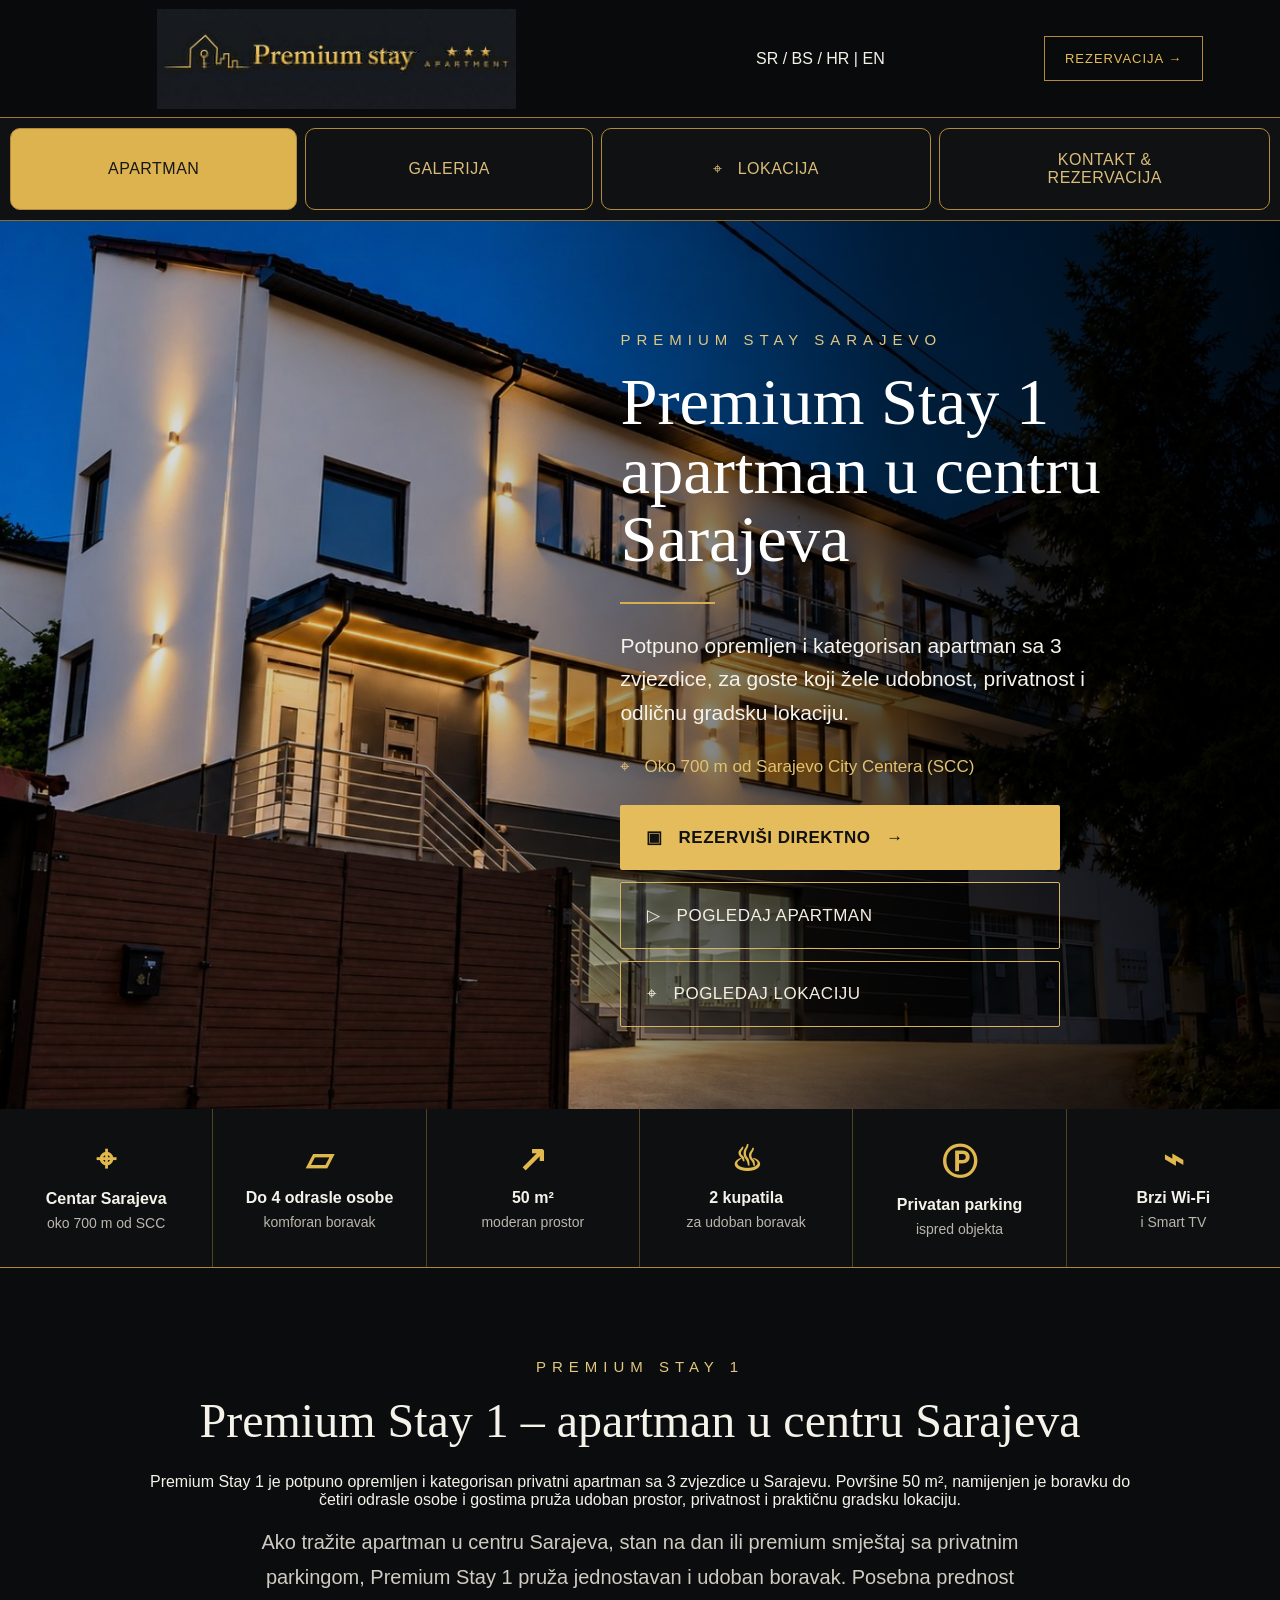
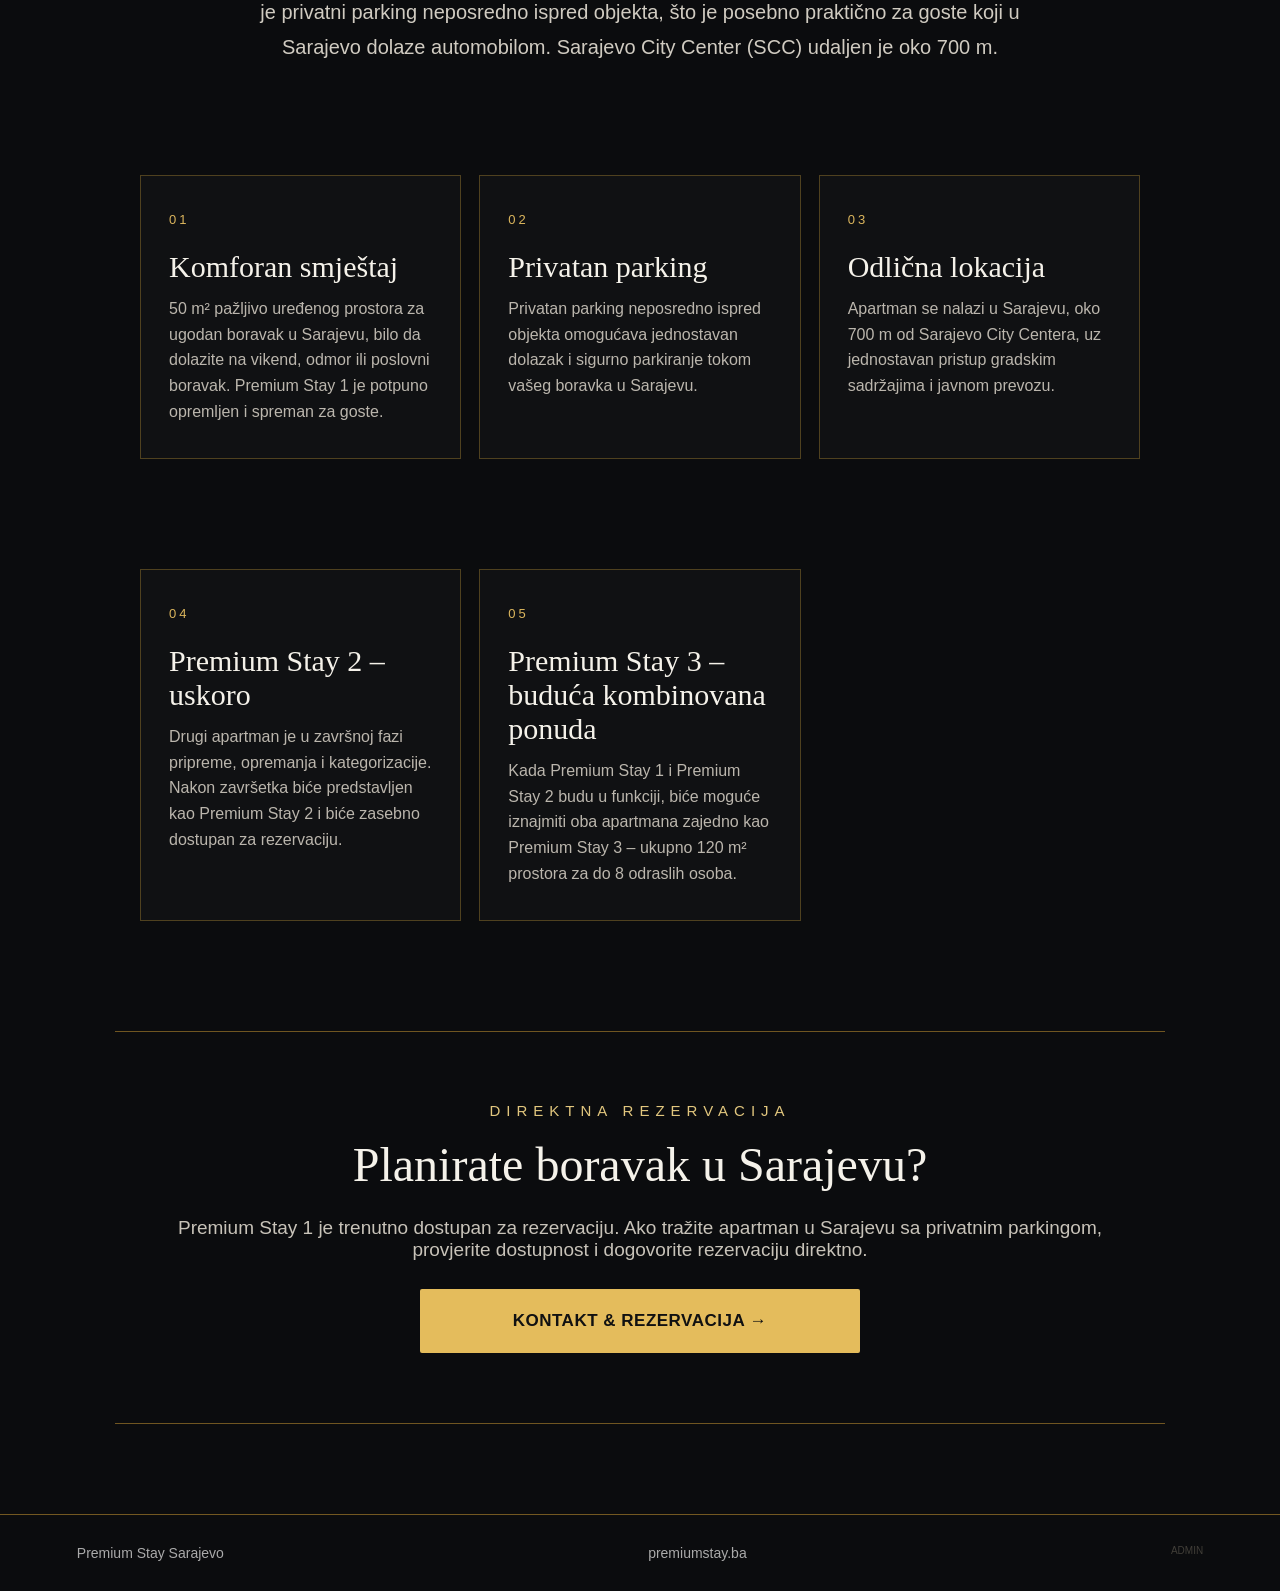
==== commit 842c25b3: "Update index.html" ====
--- a/index.html
+++ b/index.html
@@ -370,6 +370,11 @@
 premiumstay.ba
 </span>
 
+<a href="admin-gallery.html"
+   style="font-size:10px;color:#5e594f;opacity:.65;">
+ADMIN
+</a>
+
 </footer>
 
 </body>
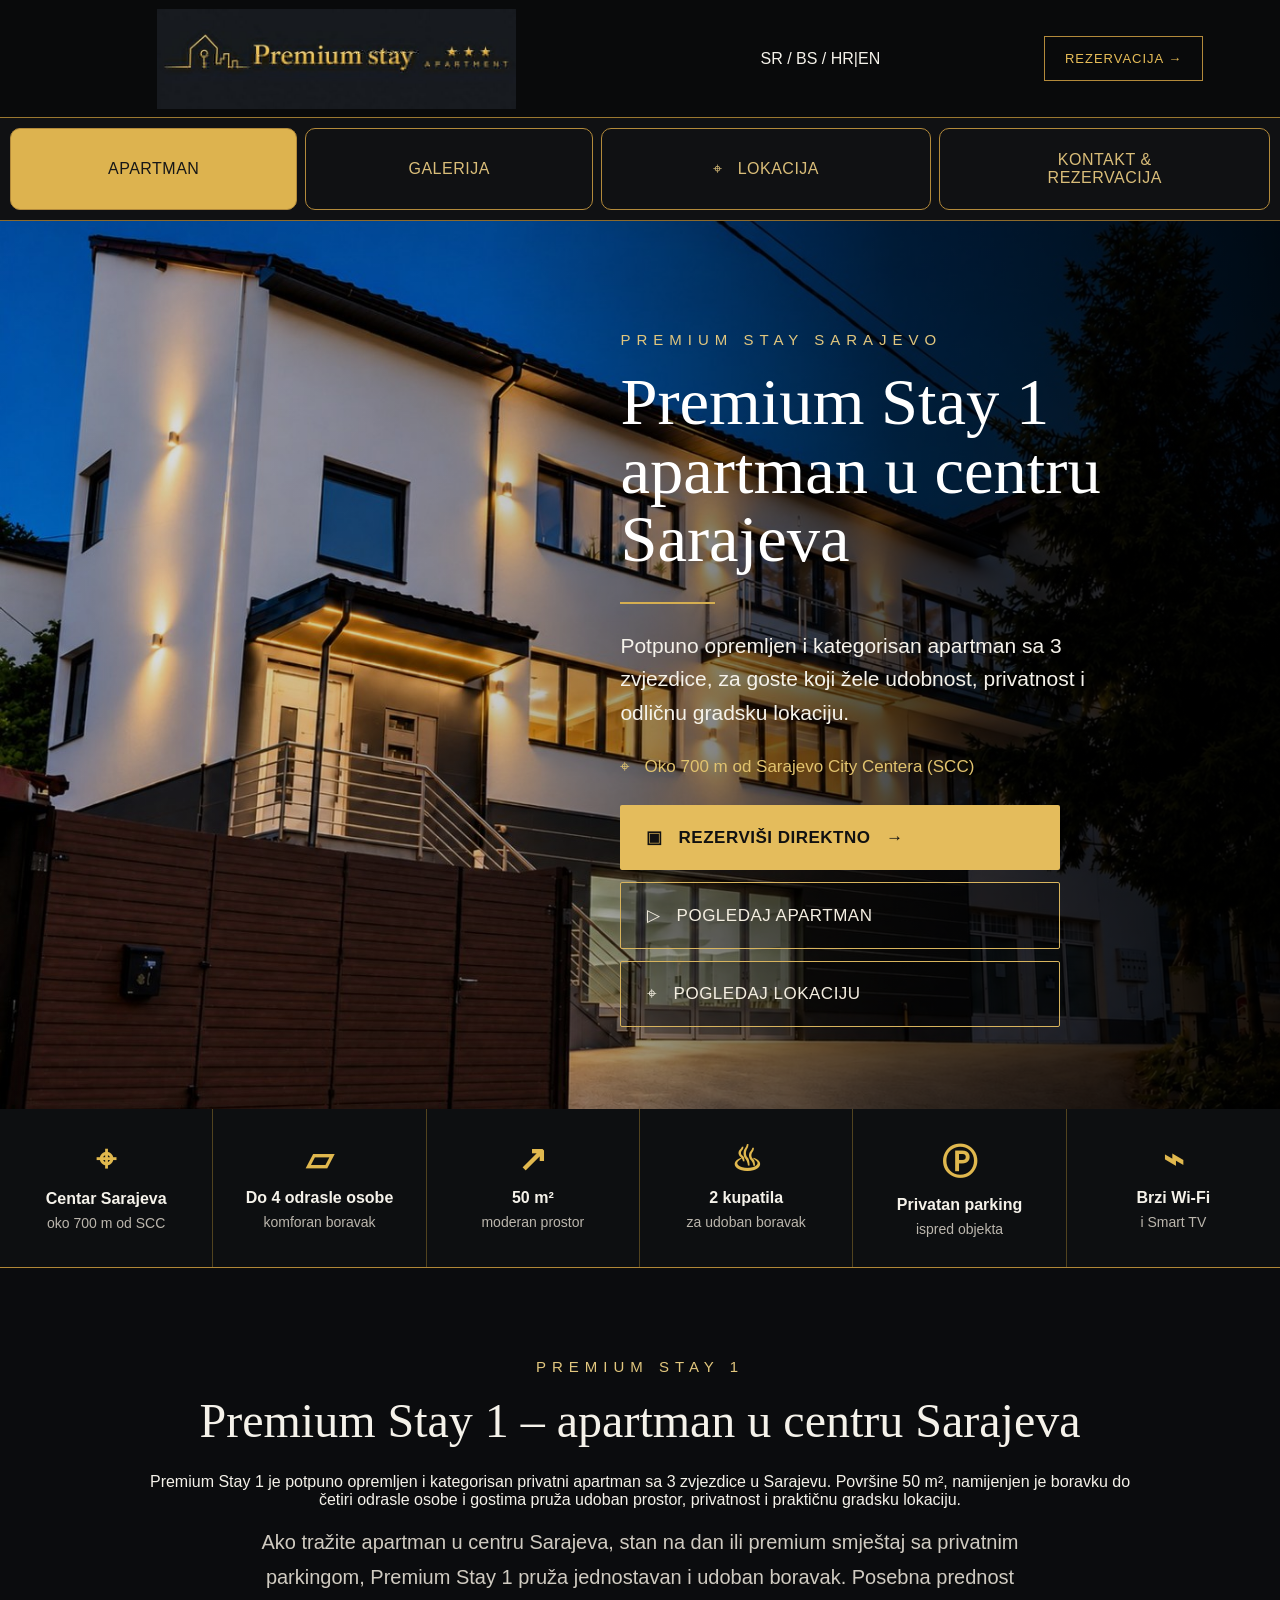
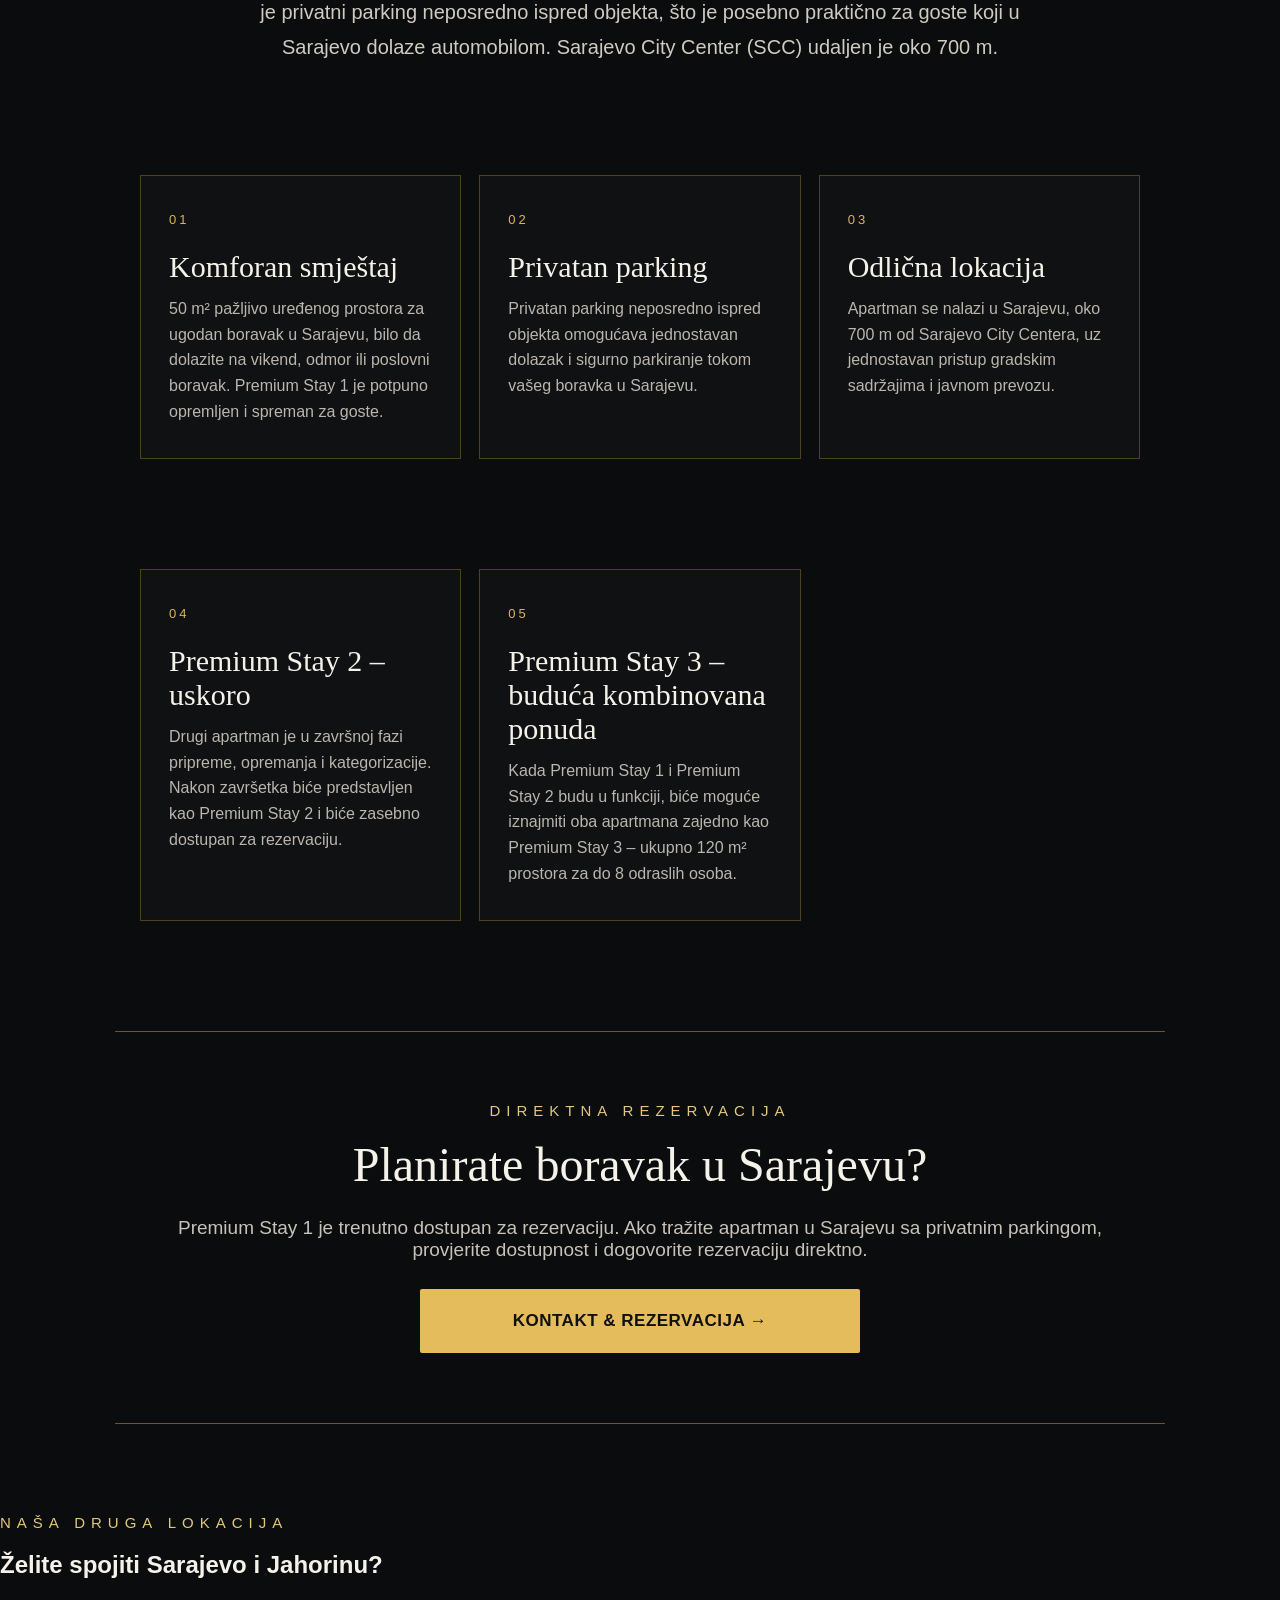
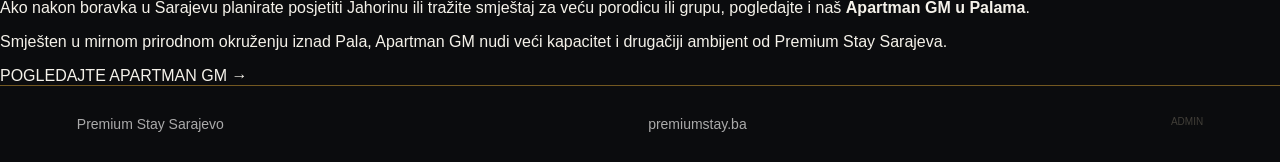
==== commit 532cd3b8: "Update index.html" ====
--- a/index.html
+++ b/index.html
@@ -9,15 +9,12 @@
 <meta name="description" content="Premium Stay 1 – potpuno opremljen i kategorisan apartman sa 3 zvjezdice u Sarajevu. 50 m², do 4 odrasle osobe, privatni parking, 2 kupatila, brzi Wi-Fi i Smart TV. Oko 700 m od SCC-a.">
 
 <meta name="robots" content="index,follow">
-
 <link rel="canonical" href="https://premiumstay.ba/">
-
 <link rel="alternate" hreflang="sr" href="https://premiumstay.ba/">
 <link rel="alternate" hreflang="bs" href="https://premiumstay.ba/">
 <link rel="alternate" hreflang="hr" href="https://premiumstay.ba/">
 <link rel="alternate" hreflang="en" href="https://premiumstay.ba/index-en.html">
 <link rel="alternate" hreflang="x-default" href="https://premiumstay.ba/">
-
 <link rel="stylesheet" href="style.css">
 
 <meta property="og:type" content="website">
@@ -31,351 +28,116 @@
 {
   "@context": "https://schema.org",
   "@type": "LodgingBusiness",
-  "name": "Premium Stay 1",
+  "@id": "https://premiumstay.ba/#lodging",
+  "name": "Premium Stay Sarajevo",
   "url": "https://premiumstay.ba/",
   "image": "https://premiumstay.ba/hero.jpg",
-  "description": "Premium Stay 1 je potpuno opremljen i kategorisan apartman sa 3 zvjezdice u Sarajevu. Apartman ima 50 m², kapacitet do 4 odrasle osobe, 2 kupatila, privatni parking, Wi-Fi i Smart TV.",
+  "description": "Premium Stay Sarajevo – Premium Stay 1 je potpuno opremljen i kategorisan apartman sa 3 zvjezdice u Sarajevu. Apartman ima 50 m², kapacitet do 4 odrasle osobe, 2 kupatila, privatni parking, Wi-Fi i Smart TV.",
   "telephone": "+38765654123",
   "email": "premiumstay.sa@gmail.com",
   "address": {
     "@type": "PostalAddress",
+    "streetAddress": "Splitska 45",
     "addressLocality": "Sarajevo",
+    "postalCode": "71000",
     "addressCountry": "BA"
   },
+  "hasMap": "https://www.google.com/maps/search/?api=1&query=Splitska%2045%2C%20Sarajevo%2C%20Bosnia%20and%20Herzegovina",
   "amenityFeature": [
-    {
-      "@type": "LocationFeatureSpecification",
-      "name": "Privatan parking",
-      "value": true
-    },
-    {
-      "@type": "LocationFeatureSpecification",
-      "name": "Wi-Fi",
-      "value": true
-    },
-    {
-      "@type": "LocationFeatureSpecification",
-      "name": "Smart TV",
-      "value": true
-    },
-    {
-      "@type": "LocationFeatureSpecification",
-      "name": "2 kupatila",
-      "value": true
-    }
+    {"@type": "LocationFeatureSpecification","name": "Privatan parking","value": true},
+    {"@type": "LocationFeatureSpecification","name": "Wi-Fi","value": true},
+    {"@type": "LocationFeatureSpecification","name": "Smart TV","value": true},
+    {"@type": "LocationFeatureSpecification","name": "2 kupatila","value": true}
   ],
-  "starRating": {
-    "@type": "Rating",
-    "ratingValue": "3"
-  }
+  "starRating": {"@type": "Rating","ratingValue": "3"}
 }
 </script>
-
 </head>
-
 <body>
 
 <header class="site-header">
-
-<a class="brand"
-   href="index.html"
-   aria-label="Premium Stay Sarajevo – Premium Stay 1">
-
-<img class="brand-logo"
-     src="logo-header.jpg"
-     alt="Premium Stay Sarajevo – Premium Stay 1">
-
+<a class="brand" href="index.html" aria-label="Premium Stay Sarajevo – Premium Stay 1">
+<img class="brand-logo" src="logo-header.jpg" alt="Premium Stay Sarajevo – Premium Stay 1">
 </a>
-
 <div class="lang-switch" aria-label="Jezik">
-<a class="active" href="index.html">SR / BS / HR</a>
-<span>|</span>
-<a href="index-en.html">EN</a>
+<a class="active" href="index.html">SR / BS / HR</a><span>|</span><a href="index-en.html">EN</a>
 </div>
-
-<a class="header-call" href="tel:+38765654123">
-REZERVACIJA →
-</a>
-
+<a class="header-call" href="tel:+38765654123">REZERVACIJA →</a>
 </header>
 
-
 <nav class="tabs" aria-label="Glavna navigacija">
-
-<a class="active" href="index.html">
-APARTMAN
-</a>
-
-<a href="gallery.html">
-GALERIJA
-</a>
-
-<a href="location.html">
-⌖ &nbsp; LOKACIJA
-</a>
-
-<a href="contact.html">
-KONTAKT &amp;<br>REZERVACIJA
-</a>
-
+<a class="active" href="index.html">APARTMAN</a>
+<a href="gallery.html">GALERIJA</a>
+<a href="location.html">⌖ &nbsp; LOKACIJA</a>
+<a href="contact.html">KONTAKT &amp;<br>REZERVACIJA</a>
 </nav>
 
-
 <main>
-
 <section class="hero">
-
-<img
-  src="hero.jpg"
-  alt="Premium Stay 1 – moderan apartman u Sarajevu sa privatnim parkingom"
->
-
+<img src="hero.jpg" alt="Premium Stay 1 – moderan apartman u Sarajevu sa privatnim parkingom">
 <div class="hero-shade"></div>
-
 <div class="hero-content">
-
-<p class="eyebrow">
-PREMIUM STAY SARAJEVO
-</p>
-
-<h1>
-Premium Stay 1<br>
-apartman u centru Sarajeva
-</h1>
-
+<p class="eyebrow">PREMIUM STAY SARAJEVO</p>
+<h1>Premium Stay 1<br>apartman u centru Sarajeva</h1>
 <div class="gold-line"></div>
-
-<p class="lead">
-Potpuno opremljen i kategorisan apartman sa 3 zvjezdice,
-za goste koji žele udobnost, privatnost i odličnu gradsku lokaciju.
-</p>
-
-<p class="distance">
-⌖ &nbsp; Oko 700 m od Sarajevo City Centera (SCC)
-</p>
-
+<p class="lead">Potpuno opremljen i kategorisan apartman sa 3 zvjezdice, za goste koji žele udobnost, privatnost i odličnu gradsku lokaciju.</p>
+<p class="distance">⌖ &nbsp; Oko 700 m od Sarajevo City Centera (SCC)</p>
 <div class="hero-actions">
-
-<a class="btn primary" href="contact.html">
-▣ &nbsp; REZERVIŠI DIREKTNO &nbsp; →
-</a>
-
-<a class="btn secondary" href="#apartman">
-▷ &nbsp; POGLEDAJ APARTMAN
-</a>
-
-<a class="btn secondary" href="location.html">
-⌖ &nbsp; POGLEDAJ LOKACIJU
-</a>
-
+<a class="btn primary" href="contact.html">▣ &nbsp; REZERVIŠI DIREKTNO &nbsp; →</a>
+<a class="btn secondary" href="#apartman">▷ &nbsp; POGLEDAJ APARTMAN</a>
+<a class="btn secondary" href="location.html">⌖ &nbsp; POGLEDAJ LOKACIJU</a>
 </div>
-
 </div>
-
 </section>
 
-
 <section class="facts" id="apartman">
-
-<div>
-<b>⌖</b>
-<strong>Centar Sarajeva</strong>
-<span>oko 700 m od SCC</span>
-</div>
-
-<div>
-<b>▱</b>
-<strong>Do 4 odrasle osobe</strong>
-<span>komforan boravak</span>
-</div>
-
-<div>
-<b>↗</b>
-<strong>50 m²</strong>
-<span>moderan prostor</span>
-</div>
-
-<div>
-<b>♨</b>
-<strong>2 kupatila</strong>
-<span>za udoban boravak</span>
-</div>
-
-<div>
-<b>Ⓟ</b>
-<strong>Privatan parking</strong>
-<span>ispred objekta</span>
-</div>
-
-<div>
-<b>⌁</b>
-<strong>Brzi Wi-Fi</strong>
-<span>i Smart TV</span>
-</div>
-
+<div><b>⌖</b><strong>Centar Sarajeva</strong><span>oko 700 m od SCC</span></div>
+<div><b>▱</b><strong>Do 4 odrasle osobe</strong><span>komforan boravak</span></div>
+<div><b>↗</b><strong>50 m²</strong><span>moderan prostor</span></div>
+<div><b>♨</b><strong>2 kupatila</strong><span>za udoban boravak</span></div>
+<div><b>Ⓟ</b><strong>Privatan parking</strong><span>ispred objekta</span></div>
+<div><b>⌁</b><strong>Brzi Wi-Fi</strong><span>i Smart TV</span></div>
 </section>
 
-
 <section class="section intro">
-
-<p class="eyebrow">
-PREMIUM STAY 1
-</p>
-
-<h2>
-Premium Stay 1 – apartman u centru Sarajeva
-</h2>
-
-<p>
-Premium Stay 1 je potpuno opremljen i kategorisan privatni apartman
-sa 3 zvjezdice u Sarajevu. Površine 50 m², namijenjen je boravku
-do četiri odrasle osobe i gostima pruža udoban prostor, privatnost
-i praktičnu gradsku lokaciju.
-</p>
-
-<p>
-Ako tražite apartman u centru Sarajeva, stan na dan ili premium
-smještaj sa privatnim parkingom, Premium Stay 1 pruža jednostavan
-i udoban boravak. Posebna prednost je privatni parking neposredno
-ispred objekta, što je posebno praktično za goste koji u Sarajevo
-dolaze automobilom. Sarajevo City Center (SCC) udaljen je oko 700 m.
-</p>
-
+<p class="eyebrow">PREMIUM STAY 1</p>
+<h2>Premium Stay 1 – apartman u centru Sarajeva</h2>
+<p>Premium Stay 1 je potpuno opremljen i kategorisan privatni apartman sa 3 zvjezdice u Sarajevu. Površine 50 m², namijenjen je boravku do četiri odrasle osobe i gostima pruža udoban prostor, privatnost i praktičnu gradsku lokaciju.</p>
+<p>Ako tražite apartman u centru Sarajeva, stan na dan ili premium smještaj sa privatnim parkingom, Premium Stay 1 pruža jednostavan i udoban boravak. Posebna prednost je privatni parking neposredno ispred objekta, što je posebno praktično za goste koji u Sarajevo dolaze automobilom. Sarajevo City Center (SCC) udaljen je oko 700 m.</p>
 </section>
 
+<section class="section details">
+<div class="detail-card"><span class="detail-number">01</span><h3>Komforan smještaj</h3><p>50 m² pažljivo uređenog prostora za ugodan boravak u Sarajevu, bilo da dolazite na vikend, odmor ili poslovni boravak. Premium Stay 1 je potpuno opremljen i spreman za goste.</p></div>
+<div class="detail-card"><span class="detail-number">02</span><h3>Privatan parking</h3><p>Privatan parking neposredno ispred objekta omogućava jednostavan dolazak i sigurno parkiranje tokom vašeg boravka u Sarajevu.</p></div>
+<div class="detail-card"><span class="detail-number">03</span><h3>Odlična lokacija</h3><p>Apartman se nalazi u Sarajevu, oko 700 m od Sarajevo City Centera, uz jednostavan pristup gradskim sadržajima i javnom prevozu.</p></div>
+</section>
 
 <section class="section details">
-
-<div class="detail-card">
-
-<span class="detail-number">01</span>
-
-<h3>
-Komforan smještaj
-</h3>
-
-<p>
-50 m² pažljivo uređenog prostora za ugodan boravak u Sarajevu,
-bilo da dolazite na vikend, odmor ili poslovni boravak.
-Premium Stay 1 je potpuno opremljen i spreman za goste.
-</p>
-
-</div>
-
-
-<div class="detail-card">
-
-<span class="detail-number">02</span>
-
-<h3>
-Privatan parking
-</h3>
-
-<p>
-Privatan parking neposredno ispred objekta omogućava jednostavan dolazak
-i sigurno parkiranje tokom vašeg boravka u Sarajevu.
-</p>
-
-</div>
-
-
-<div class="detail-card">
-
-<span class="detail-number">03</span>
-
-<h3>
-Odlična lokacija
-</h3>
-
-<p>
-Apartman se nalazi u Sarajevu, oko 700 m od Sarajevo City Centera,
-uz jednostavan pristup gradskim sadržajima i javnom prevozu.
-</p>
-
-</div>
-
+<div class="detail-card"><span class="detail-number">04</span><h3>Premium Stay 2 – uskoro</h3><p>Drugi apartman je u završnoj fazi pripreme, opremanja i kategorizacije. Nakon završetka biće predstavljen kao Premium Stay 2 i biće zasebno dostupan za rezervaciju.</p></div>
+<div class="detail-card"><span class="detail-number">05</span><h3>Premium Stay 3 – buduća kombinovana ponuda</h3><p>Kada Premium Stay 1 i Premium Stay 2 budu u funkciji, biće moguće iznajmiti oba apartmana zajedno kao Premium Stay 3 – ukupno 120 m² prostora za do 8 odraslih osoba.</p></div>
 </section>
 
-
-<section class="section details">
-
-<div class="detail-card">
-
-<span class="detail-number">04</span>
-
-<h3>
-Premium Stay 2 – uskoro
-</h3>
-
-<p>
-Drugi apartman je u završnoj fazi pripreme, opremanja i kategorizacije.
-Nakon završetka biće predstavljen kao Premium Stay 2 i biće zasebno
-dostupan za rezervaciju.
-</p>
-
-</div>
-
-
-<div class="detail-card">
-
-<span class="detail-number">05</span>
-
-<h3>
-Premium Stay 3 – buduća kombinovana ponuda
-</h3>
-
-<p>
-Kada Premium Stay 1 i Premium Stay 2 budu u funkciji, biće moguće
-iznajmiti oba apartmana zajedno kao Premium Stay 3 – ukupno 120 m²
-prostora za do 8 odraslih osoba.
-</p>
-
-</div>
-
+<section class="cta">
+<p class="eyebrow">DIREKTNA REZERVACIJA</p>
+<h2>Planirate boravak u Sarajevu?</h2>
+<p>Premium Stay 1 je trenutno dostupan za rezervaciju. Ako tražite apartman u Sarajevu sa privatnim parkingom, provjerite dostupnost i dogovorite rezervaciju direktno.</p>
+<a class="btn primary" href="contact.html">KONTAKT &amp; REZERVACIJA →</a>
 </section>
 
-
-<section class="cta">
-
-<p class="eyebrow">
-DIREKTNA REZERVACIJA
-</p>
-
-<h2>
-Planirate boravak u Sarajevu?
-</h2>
-
-<p>
-Premium Stay 1 je trenutno dostupan za rezervaciju.
-Ako tražite apartman u Sarajevu sa privatnim parkingom,
-provjerite dostupnost i dogovorite rezervaciju direktno.
-</p>
-
-<a class="btn primary" href="contact.html">
-KONTAKT &amp; REZERVACIJA →
-</a>
-
+<section class="cross-promo" aria-labelledby="apartman-gm-title">
+<div class="cross-promo-inner">
+<p class="eyebrow">NAŠA DRUGA LOKACIJA</p>
+<h2 id="apartman-gm-title">Želite spojiti Sarajevo i Jahorinu?</h2>
+<p>Ako nakon boravka u Sarajevu planirate posjetiti Jahorinu ili tražite smještaj za veću porodicu ili grupu, pogledajte i naš <strong>Apartman GM u Palama</strong>.</p>
+<p>Smješten u mirnom prirodnom okruženju iznad Pala, Apartman GM nudi veći kapacitet i drugačiji ambijent od Premium Stay Sarajeva.</p>
+<a class="cross-promo-link" href="https://apartmangm.com/" aria-label="Pogledajte Apartman GM – smještaj u Palama">POGLEDAJTE APARTMAN GM <span>→</span></a>
+</div>
 </section>
-
 </main>
 
-
 <footer>
-
-<span>
-Premium Stay Sarajevo
-</span>
-
-<span>
-premiumstay.ba
-</span>
-
-<a href="admin-gallery.html"
-   style="font-size:10px;color:#5e594f;opacity:.65;">
-ADMIN
-</a>
-
+<span>Premium Stay Sarajevo</span><span>premiumstay.ba</span>
+<a href="admin-gallery.html" style="font-size:10px;color:#5e594f;opacity:.65;">ADMIN</a>
 </footer>
-
 </body>
 </html>
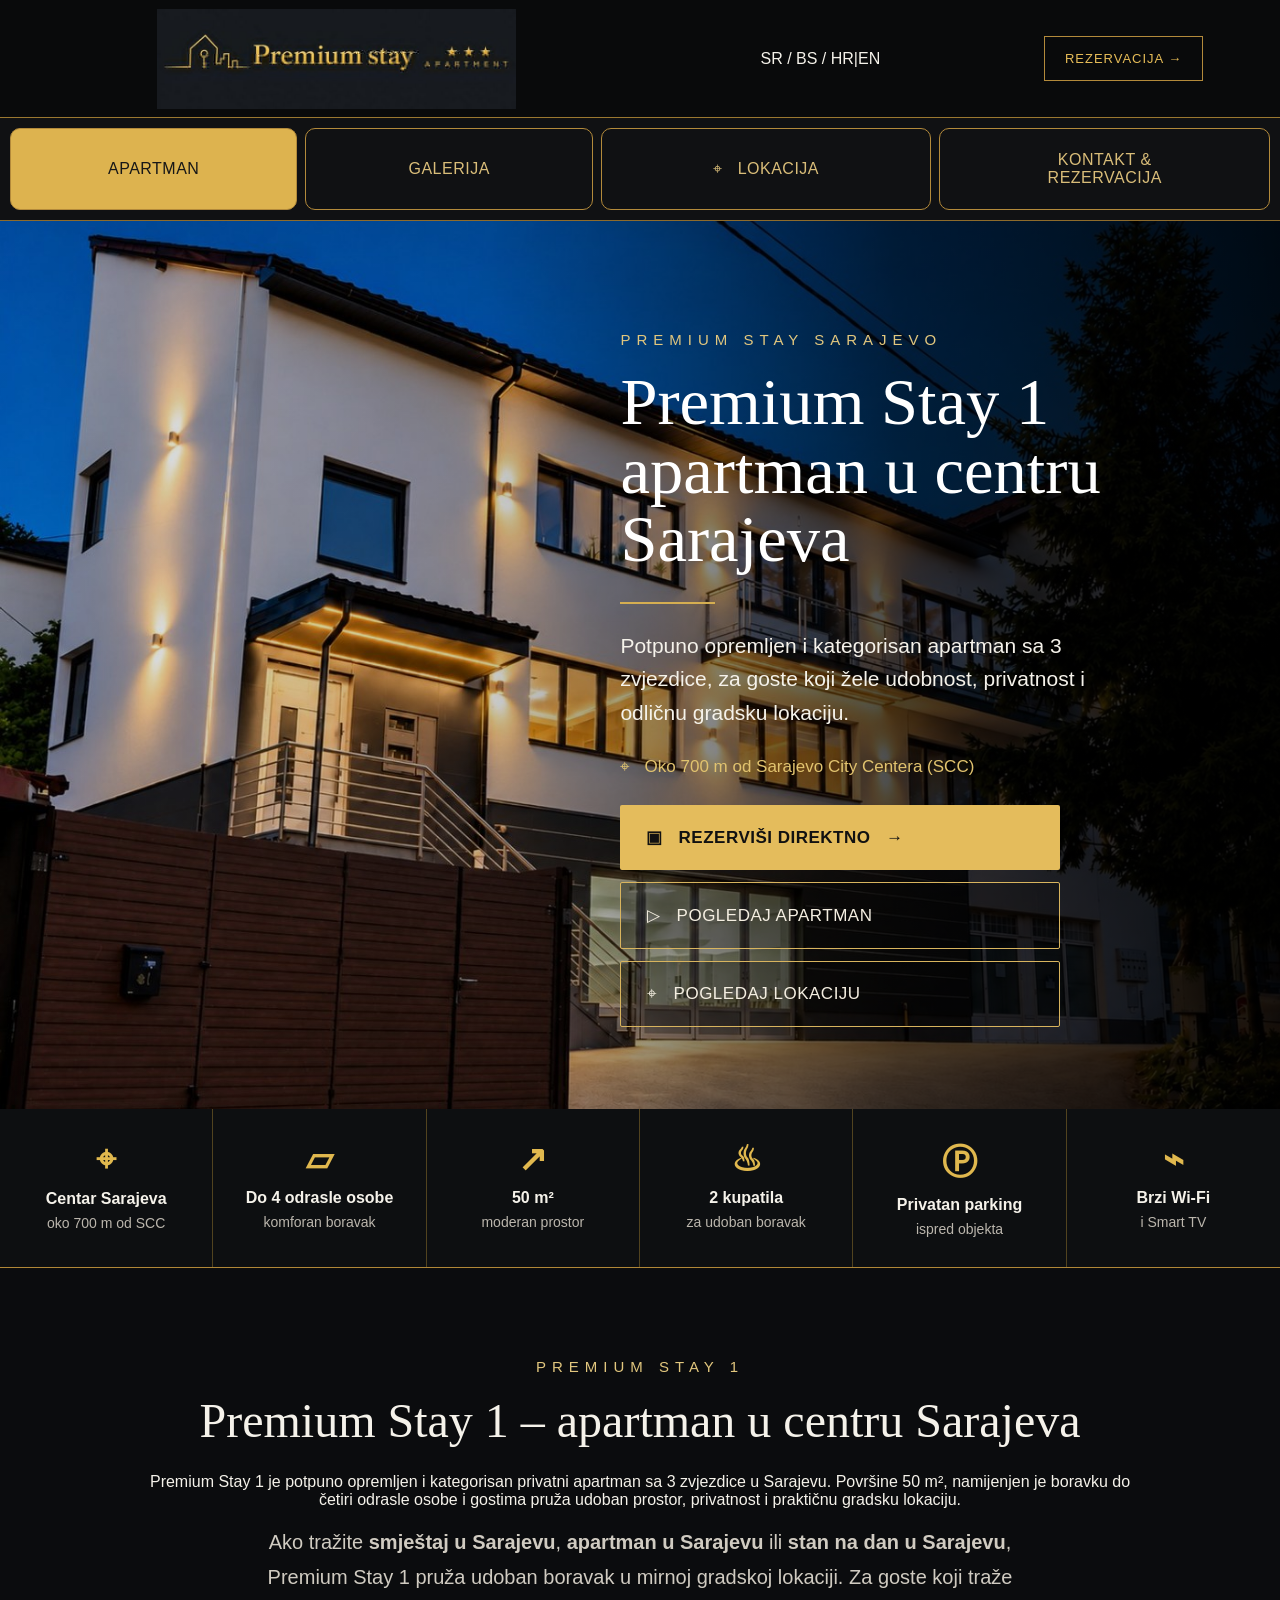
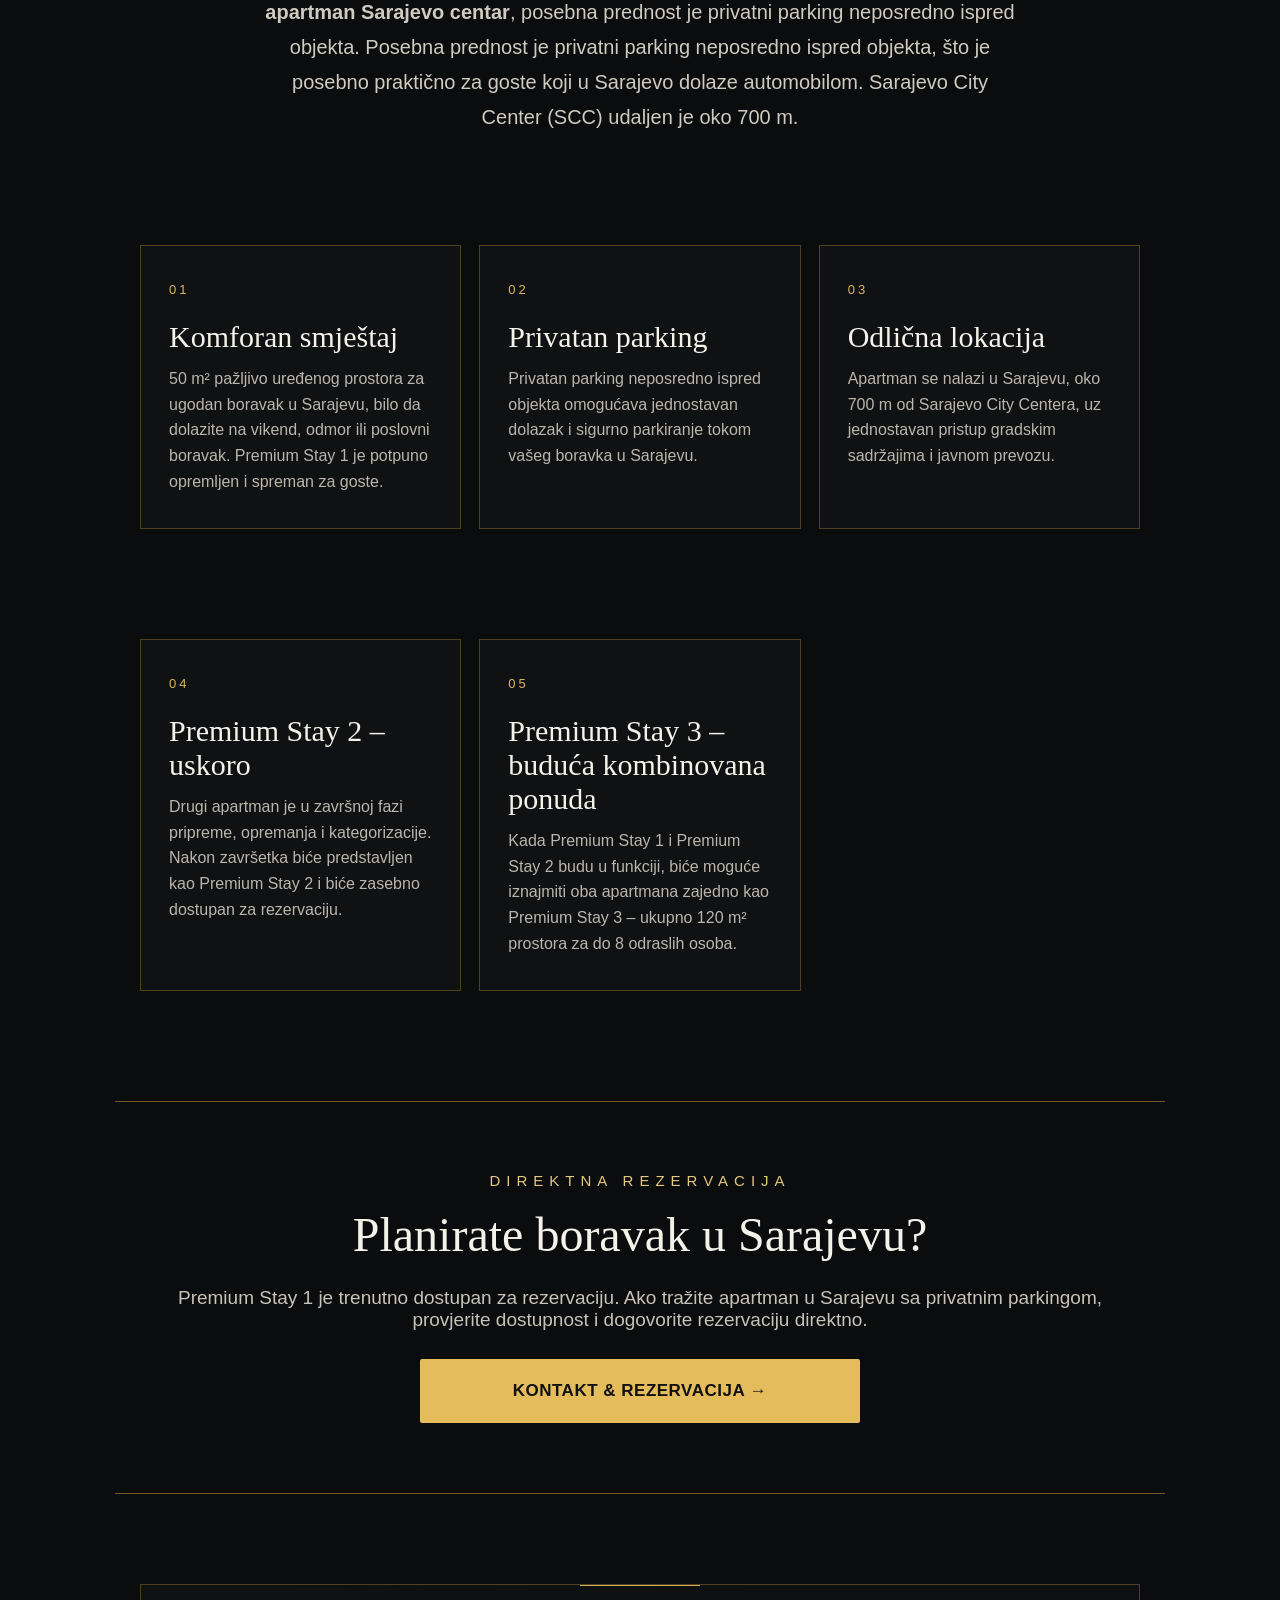
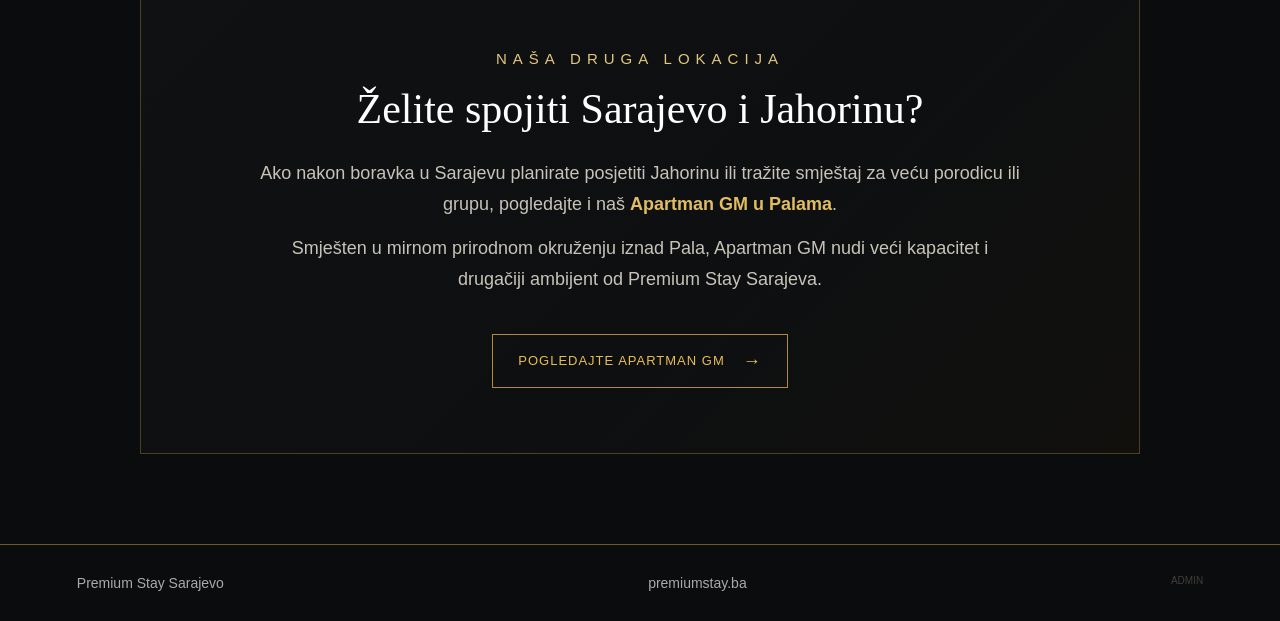
==== commit bf9ce185: "SEO: target Sarajevo accommodation search intent" ====
--- a/index.html
+++ b/index.html
@@ -4,9 +4,9 @@
 <meta charset="utf-8">
 <meta name="viewport" content="width=device-width,initial-scale=1">
 
-<title>Premium Stay Sarajevo | Premium Stay 1 – apartman u centru Sarajeva</title>
+<title>Smještaj Sarajevo | Apartman u centru Sarajeva – Premium Stay</title>
 
-<meta name="description" content="Premium Stay 1 – potpuno opremljen i kategorisan apartman sa 3 zvjezdice u Sarajevu. 50 m², do 4 odrasle osobe, privatni parking, 2 kupatila, brzi Wi-Fi i Smart TV. Oko 700 m od SCC-a.">
+<meta name="description" content="Smještaj u Sarajevu: Premium Stay 1 je moderan apartman u centru Sarajeva, 50 m², do 4 odrasle osobe, 2 kupatila i privatni parking. Oko 700 m od SCC-a.">
 
 <meta name="robots" content="index,follow">
 <link rel="canonical" href="https://premiumstay.ba/">
@@ -18,7 +18,7 @@
 <link rel="stylesheet" href="style.css">
 
 <meta property="og:type" content="website">
-<meta property="og:title" content="Premium Stay Sarajevo | Premium Stay 1 – apartman u centru Sarajeva">
+<meta property="og:title" content="Smještaj Sarajevo | Apartman u centru Sarajeva – Premium Stay">
 <meta property="og:description" content="Premium Stay 1 – 50 m², do 4 odrasle osobe, 3 zvjezdice, privatni parking i odlična lokacija u Sarajevu, oko 700 m od SCC-a.">
 <meta property="og:url" content="https://premiumstay.ba/">
 <meta property="og:image" content="https://premiumstay.ba/hero.jpg">
@@ -103,7 +103,7 @@
 <p class="eyebrow">PREMIUM STAY 1</p>
 <h2>Premium Stay 1 – apartman u centru Sarajeva</h2>
 <p>Premium Stay 1 je potpuno opremljen i kategorisan privatni apartman sa 3 zvjezdice u Sarajevu. Površine 50 m², namijenjen je boravku do četiri odrasle osobe i gostima pruža udoban prostor, privatnost i praktičnu gradsku lokaciju.</p>
-<p>Ako tražite apartman u centru Sarajeva, stan na dan ili premium smještaj sa privatnim parkingom, Premium Stay 1 pruža jednostavan i udoban boravak. Posebna prednost je privatni parking neposredno ispred objekta, što je posebno praktično za goste koji u Sarajevo dolaze automobilom. Sarajevo City Center (SCC) udaljen je oko 700 m.</p>
+<p>Ako tražite <strong>smještaj u Sarajevu</strong>, <strong>apartman u Sarajevu</strong> ili <strong>stan na dan u Sarajevu</strong>, Premium Stay 1 pruža udoban boravak u mirnoj gradskoj lokaciji. Za goste koji traže <strong>apartman Sarajevo centar</strong>, posebna prednost je privatni parking neposredno ispred objekta. Posebna prednost je privatni parking neposredno ispred objekta, što je posebno praktično za goste koji u Sarajevo dolaze automobilom. Sarajevo City Center (SCC) udaljen je oko 700 m.</p>
 </section>
 
 <section class="section details">
--- a/style.css
+++ b/style.css
@@ -6,6 +6,5 @@
 .tabs{display:grid;grid-template-columns:1fr 1fr 1.15fr 1.15fr;gap:8px;padding:10px;background:#101113;border-bottom:1px solid #8e6b2b;position:relative;z-index:3}.tabs a{min-height:82px;border:1px solid #b38a3b;border-radius:10px;display:flex;align-items:center;justify-content:center;text-align:center;color:#d9bd79;letter-spacing:.5px;transition:.2s}.tabs a:hover,.tabs a.active{background:#ddb34f;color:#171717}
 .hero{position:relative;min-height:790px;overflow:hidden;background:#0b0c0e}.hero>img{position:absolute;inset:0;width:100%;height:100%;object-fit:cover;object-position:center center}.hero-shade{position:absolute;inset:0;background:linear-gradient(90deg,rgba(0,0,0,.12),rgba(0,0,0,.20) 38%,rgba(0,0,0,.70) 70%,rgba(0,0,0,.90) 100%)}.hero-content{position:relative;z-index:2;width:min(570px,47%);margin-left:auto;margin-right:7%;padding-top:110px;padding-bottom:70px}.eyebrow{letter-spacing:6px;color:#e2c77e;font-size:15px;margin:0 0 20px}.hero h1{font:500 clamp(48px,5.2vw,82px)/1.03 Georgia,serif;margin:0 0 28px;color:#fff}.gold-line{height:2px;width:95px;background:#d5ae51;margin:25px 0}.lead{font-size:21px;line-height:1.6;max-width:520px}.distance{font-size:17px;color:#e1c36f;margin:28px 0}.hero-actions{margin-top:10px}.btn{display:block;width:min(100%,440px);padding:22px 26px;margin:12px 0;border-radius:2px;text-align:left;font-size:17px;letter-spacing:.5px;transition:.2s}.btn:hover{transform:translateY(-1px)}.primary{background:#e4bc5c;color:#111;font-weight:700}.secondary{border:1px solid #d8b45e;color:#f4eee1;background:rgba(0,0,0,.28)}
 .facts{display:grid;grid-template-columns:repeat(6,1fr);background:#0d0f11;border-bottom:1px solid #b08737}.facts div{text-align:center;padding:30px 10px;border-right:1px solid #51431f}.facts div:last-child{border-right:0}.facts b{display:block;color:#e0b84e;font-size:35px;margin-bottom:10px}.facts strong,.facts span{display:block}.facts strong{font-size:16px}.facts span{color:#bbb6ad;margin-top:7px;font-size:14px}.section{max-width:1050px;margin:auto;padding:90px 25px}.intro{text-align:center}.intro h2,.cta h2{font:500 48px/1.1 Georgia,serif;margin:0 0 25px}.intro p:last-child{max-width:760px;margin:0 auto;font-size:20px;line-height:1.75;color:#d0cbc1}.details{display:grid;grid-template-columns:repeat(3,1fr);gap:18px;padding-top:20px}.detail-card{border:1px solid #4f411f;padding:34px 28px;min-height:220px;background:#101113}.detail-number{color:#dcb65d;font-size:13px;letter-spacing:3px}.detail-card h3{font:500 30px Georgia,serif;margin:22px 0 12px}.detail-card p{color:#bbb6ad;line-height:1.6;margin:0}.cta{max-width:1050px;margin:20px auto 90px;padding:70px 30px;text-align:center;border-top:1px solid #705621;border-bottom:1px solid #705621}.cta p:not(.eyebrow){font-size:19px;color:#c8c3b9}.cta .btn{margin:28px auto 0;text-align:center}.info{max-width:1000px;margin:auto;padding:75px 25px;font-size:20px;line-height:1.7;text-align:center}.info h1{font:500 52px Georgia,serif;margin:0 0 20px}.info>p{margin:0 0 28px}.info a:not(.btn){color:#e1bc60}.gallery-grid{display:grid;grid-template-columns:repeat(2,1fr);gap:18px;margin-top:40px}.gallery-grid figure{margin:0;background:#101113;border:1px solid #4f411f}.gallery-grid img{display:block;width:100%;height:360px;object-fit:cover}.gallery-grid figcaption{padding:16px;color:#bdb7ab;text-align:left;font-size:14px}.contact-list{display:grid;gap:14px;max-width:650px;margin:35px auto}.contact-card{display:block;border:1px solid #5a4720;padding:22px;text-align:left;background:#101113}.contact-card strong{display:block;color:#e1bc60;margin-bottom:7px}.map-note{border:1px solid #4f411f;padding:28px;margin:30px auto;max-width:700px;color:#c9c4ba}footer{padding:30px 6%;border-top:1px solid #735821;color:#aaa;display:flex;justify-content:space-between;font-size:14px}
-@media(max-width:800px){.site-header{min-height:92px;height:92px;padding:0 4%;gap:10px}.brand{width:min(270px,64vw);height:78px;flex:1 1 auto}.brand-logo{width:100%;max-height:78px}.header-call{flex:0 0 auto;padding:12px 10px;font-size:10px}.tabs{grid-template-columns:1fr 1fr 1.1fr 1.25fr;gap:5px;padding:8px}.tabs a{min-height:76px;font-size:11px}
-.hero{min-height:0;height:auto;display:block;overflow:hidden;padding:0;background:#0b0c0e}.hero>img{position:relative;inset:auto;width:100%;height:auto;aspect-ratio:16/9;object-fit:cover;object-position:center center;display:block}.hero-shade{inset:0 0 auto 0;height:56.25vw;background:linear-gradient(180deg,rgba(0,0,0,.03) 0%,rgba(0,0,0,.08) 45%,rgba(0,0,0,.68) 100%);pointer-events:none}.hero-content{width:100%;margin:0;margin-top:-95px;padding:95px 24px 55px;position:relative;left:auto;bottom:auto;background:linear-gradient(180deg,rgba(11,12,14,0) 0,#0b0c0e 105px,#0b0c0e 100%)}.eyebrow{font-size:11px;letter-spacing:4px;margin-bottom:14px}.hero h1{font-size:clamp(38px,10vw,50px);line-height:1.05;margin-bottom:20px}.gold-line{width:82px;margin:20px 0}.lead{font-size:17px;line-height:1.55;max-width:520px}.distance{font-size:14px;line-height:1.5;margin:20px 0}.hero-actions{margin-top:8px}.btn{width:100%;font-size:13px;padding:18px 16px;margin:10px 0}
-.facts{grid-template-columns:repeat(3,1fr)}.facts div{padding:22px 5px}.facts b{font-size:27px;margin-bottom:9px}.facts strong{font-size:13px}.facts span{font-size:10px}.facts div:nth-child(3){border-right:0}.section{padding:65px 20px}.intro h2,.cta h2{font-size:38px}.intro p:last-child{font-size:17px;line-height:1.65}.details{grid-template-columns:1fr;gap:12px}.detail-card{min-height:auto}.cta{margin:10px 20px 65px;padding:55px 20px}.info{padding:55px 20px;font-size:17px}.info h1{font-size:40px}.gallery-grid{grid-template-columns:1fr}.gallery-grid img{height:270px}footer{padding:25px 5%;font-size:11px}}
+.cross-promo{max-width:1050px;margin:0 auto 90px;padding:0 25px}.cross-promo-inner{position:relative;padding:65px 55px;border:1px solid #4f411f;background:linear-gradient(135deg,#101113 0%,#0d0f11 55%,#11100d 100%);text-align:center;overflow:hidden}.cross-promo-inner::before{content:"";position:absolute;top:0;left:50%;transform:translateX(-50%);width:120px;height:1px;background:#d5ae51}.cross-promo .eyebrow{margin-bottom:18px}.cross-promo h2{position:relative;margin:0 0 25px;font:500 42px/1.15 Georgia,serif;color:#fff}.cross-promo p:not(.eyebrow){position:relative;max-width:760px;margin:0 auto 14px;color:#c8c3b9;font-size:18px;line-height:1.7}.cross-promo strong{color:#e1bc60;font-weight:600}.cross-promo-link{display:inline-flex;align-items:center;justify-content:center;gap:18px;margin-top:25px;padding:17px 25px;border:1px solid #b38a3b;color:#e7bd58;font-size:13px;letter-spacing:1px;transition:.2s}.cross-promo-link span{font-size:18px;line-height:1;transition:.2s}.cross-promo-link:hover{background:#ddb34f;color:#171717}.cross-promo-link:hover span{transform:translateX(4px)}
+@media(max-width:800px){.site-header{min-height:92px;height:92px;padding:0 4%;gap:10px}.brand{width:min(270px,64vw);height:78px;flex:1 1 auto}.brand-logo{width:100%;max-height:78px}.header-call{flex:0 0 auto;padding:12px 10px;font-size:10px}.tabs{grid-template-columns:1fr 1fr 1.1fr 1.25fr;gap:5px;padding:8px}.tabs a{min-height:76px;font-size:11px}.hero{min-height:0;height:auto;display:block;overflow:hidden;padding:0;background:#0b0c0e}.hero>img{position:relative;inset:auto;width:100%;height:auto;aspect-ratio:16/9;object-fit:cover;object-position:center center;display:block}.hero-shade{inset:0 0 auto 0;height:56.25vw;background:linear-gradient(180deg,rgba(0,0,0,.03) 0%,rgba(0,0,0,.08) 45%,rgba(0,0,0,.68) 100%);pointer-events:none}.hero-content{width:100%;margin:0;margin-top:-95px;padding:95px 24px 55px;position:relative;left:auto;bottom:auto;background:linear-gradient(180deg,rgba(11,12,14,0) 0,#0b0c0e 105px,#0b0c0e 100%)}.eyebrow{font-size:11px;letter-spacing:4px;margin-bottom:14px}.hero h1{font-size:clamp(38px,10vw,50px);line-height:1.05;margin-bottom:20px}.gold-line{width:82px;margin:20px 0}.lead{font-size:17px;line-height:1.55;max-width:520px}.distance{font-size:14px;line-height:1.5;margin:20px 0}.hero-actions{margin-top:8px}.btn{width:100%;font-size:13px;padding:18px 16px;margin:10px 0}.facts{grid-template-columns:repeat(3,1fr)}.facts div{padding:22px 5px}.facts b{font-size:27px;margin-bottom:9px}.facts strong{font-size:13px}.facts span{font-size:10px}.facts div:nth-child(3){border-right:0}.section{padding:65px 20px}.intro h2,.cta h2{font-size:38px}.intro p:last-child{font-size:17px;line-height:1.65}.details{grid-template-columns:1fr;gap:12px}.detail-card{min-height:auto}.cta{margin:10px 20px 65px;padding:55px 20px}.info{padding:55px 20px;font-size:17px}.info h1{font-size:40px}.gallery-grid{grid-template-columns:1fr}.gallery-grid img{height:270px}.cross-promo{margin:0 20px 65px;padding:0}.cross-promo-inner{padding:50px 20px}.cross-promo h2{font-size:34px;line-height:1.15;margin-bottom:22px}.cross-promo p:not(.eyebrow){font-size:16px;line-height:1.65}.cross-promo-link{width:100%;margin-top:22px;padding:17px 15px;font-size:12px}}
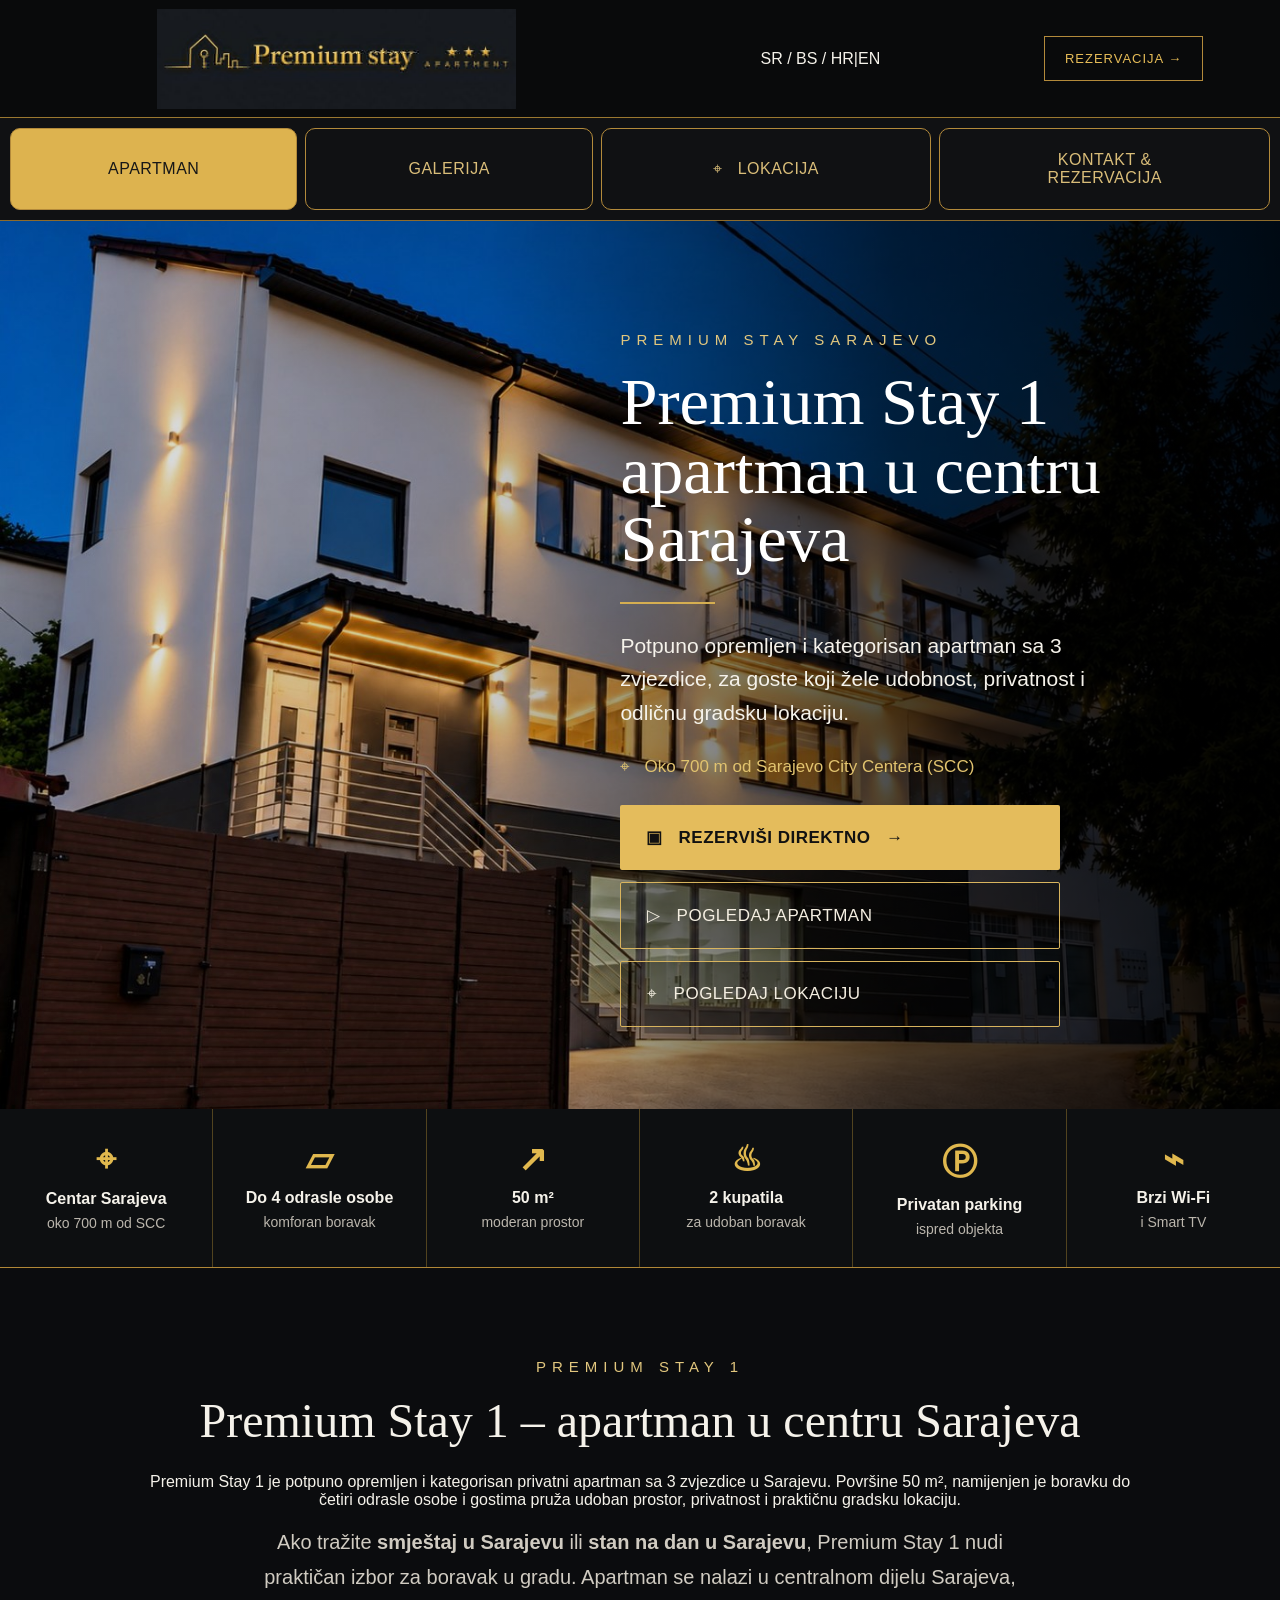
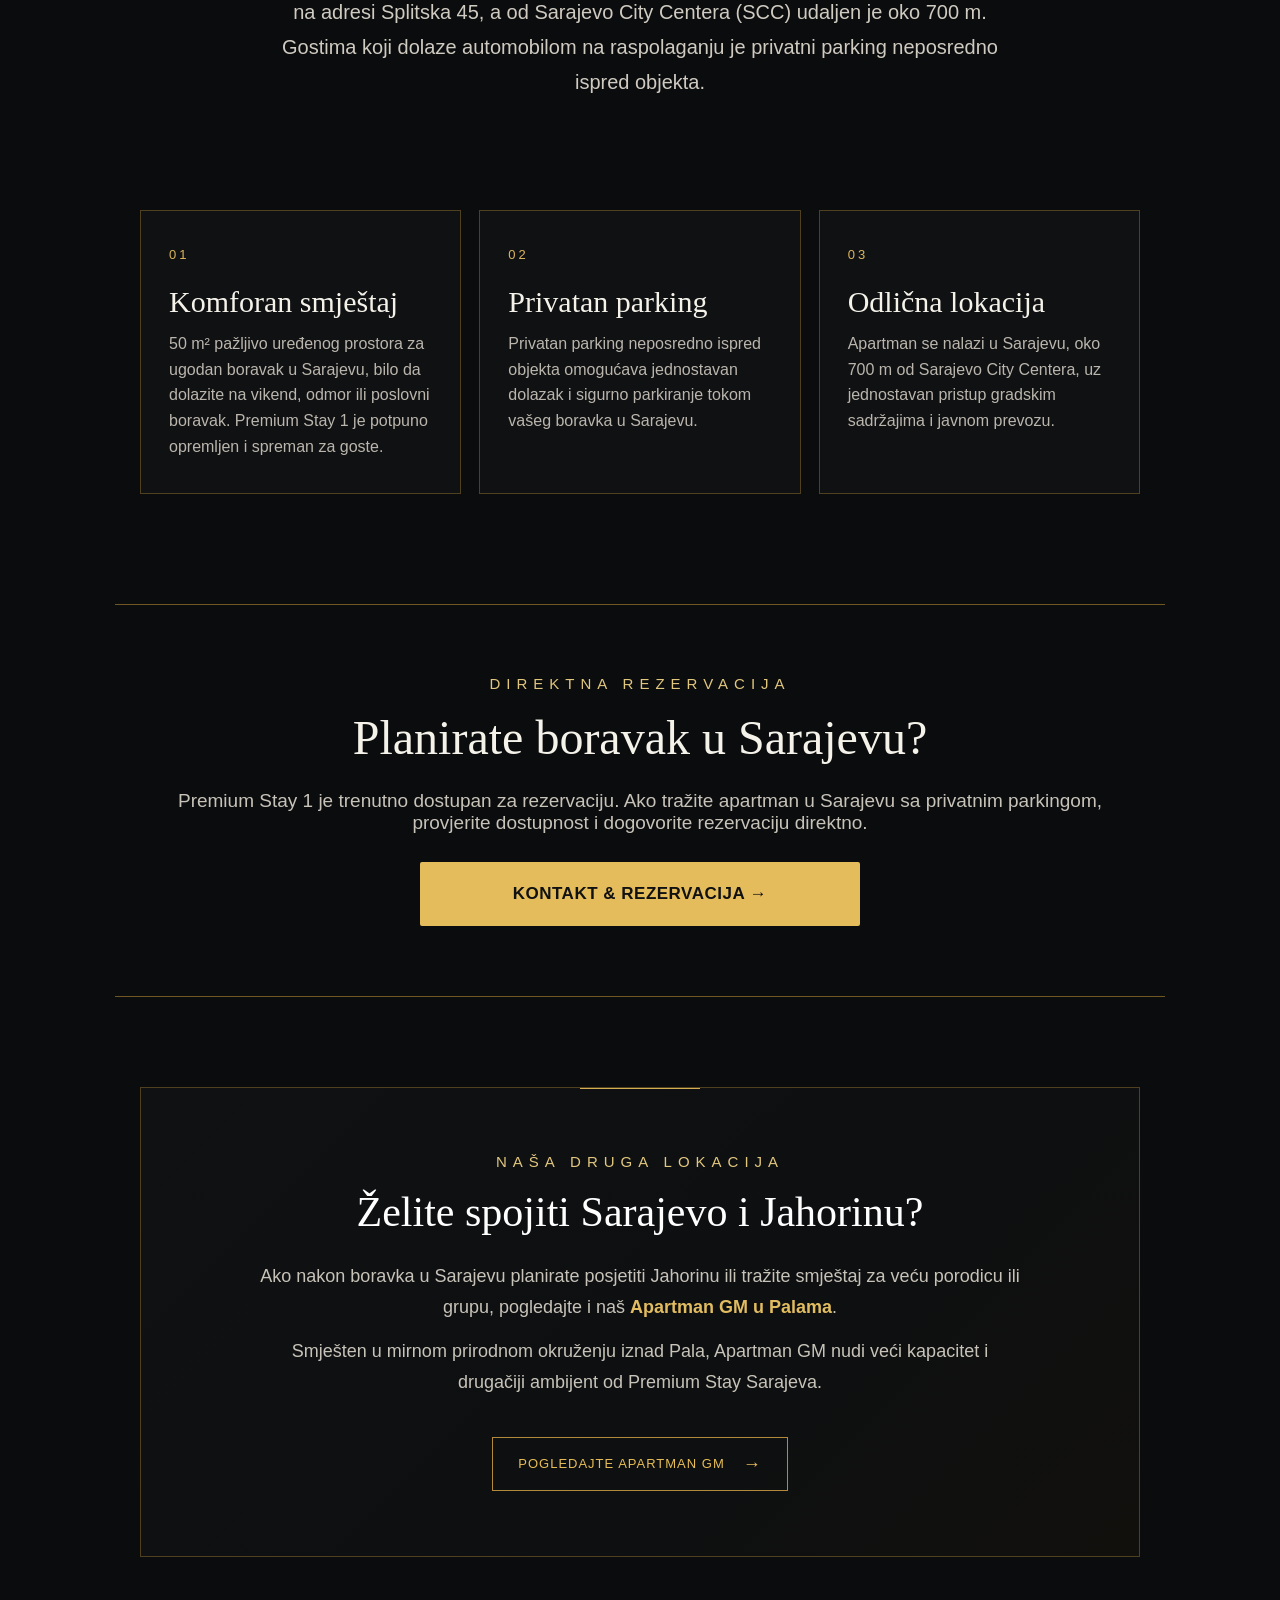
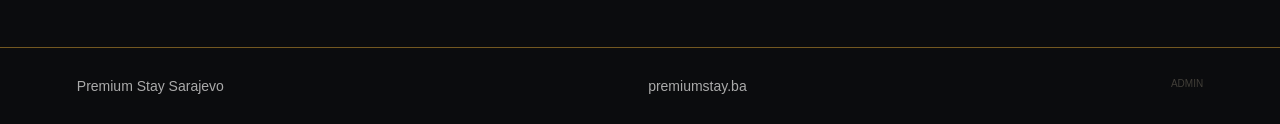
==== commit 955916f3: "Add files via upload SEO optimizacija početne stranice i galerija" ====
--- a/index.html
+++ b/index.html
@@ -4,9 +4,9 @@
 <meta charset="utf-8">
 <meta name="viewport" content="width=device-width,initial-scale=1">
 
-<title>Smještaj Sarajevo | Apartman u centru Sarajeva – Premium Stay</title>
+<title>Apartman Sarajevo centar sa parkingom | Premium Stay</title>
 
-<meta name="description" content="Smještaj u Sarajevu: Premium Stay 1 je moderan apartman u centru Sarajeva, 50 m², do 4 odrasle osobe, 2 kupatila i privatni parking. Oko 700 m od SCC-a.">
+<meta name="description" content="Tražite apartman u Sarajevu? Premium Stay 1 je kategorisan apartman sa 3 zvjezdice, 50 m², za do 4 odrasle osobe, 2 kupatila i privatnim parkingom, oko 700 m od SCC-a.">
 
 <meta name="robots" content="index,follow">
 <link rel="canonical" href="https://premiumstay.ba/">
@@ -18,7 +18,7 @@
 <link rel="stylesheet" href="style.css">
 
 <meta property="og:type" content="website">
-<meta property="og:title" content="Smještaj Sarajevo | Apartman u centru Sarajeva – Premium Stay">
+<meta property="og:title" content="Apartman Sarajevo centar sa parkingom | Premium Stay">
 <meta property="og:description" content="Premium Stay 1 – 50 m², do 4 odrasle osobe, 3 zvjezdice, privatni parking i odlična lokacija u Sarajevu, oko 700 m od SCC-a.">
 <meta property="og:url" content="https://premiumstay.ba/">
 <meta property="og:image" content="https://premiumstay.ba/hero.jpg">
@@ -103,7 +103,7 @@
 <p class="eyebrow">PREMIUM STAY 1</p>
 <h2>Premium Stay 1 – apartman u centru Sarajeva</h2>
 <p>Premium Stay 1 je potpuno opremljen i kategorisan privatni apartman sa 3 zvjezdice u Sarajevu. Površine 50 m², namijenjen je boravku do četiri odrasle osobe i gostima pruža udoban prostor, privatnost i praktičnu gradsku lokaciju.</p>
-<p>Ako tražite <strong>smještaj u Sarajevu</strong>, <strong>apartman u Sarajevu</strong> ili <strong>stan na dan u Sarajevu</strong>, Premium Stay 1 pruža udoban boravak u mirnoj gradskoj lokaciji. Za goste koji traže <strong>apartman Sarajevo centar</strong>, posebna prednost je privatni parking neposredno ispred objekta. Posebna prednost je privatni parking neposredno ispred objekta, što je posebno praktično za goste koji u Sarajevo dolaze automobilom. Sarajevo City Center (SCC) udaljen je oko 700 m.</p>
+<p>Ako tražite <strong>smještaj u Sarajevu</strong> ili <strong>stan na dan u Sarajevu</strong>, Premium Stay 1 nudi praktičan izbor za boravak u gradu. Apartman se nalazi u centralnom dijelu Sarajeva, na adresi Splitska 45, a od Sarajevo City Centera (SCC) udaljen je oko 700 m. Gostima koji dolaze automobilom na raspolaganju je privatni parking neposredno ispred objekta.</p>
 </section>
 
 <section class="section details">
@@ -112,10 +112,6 @@
 <div class="detail-card"><span class="detail-number">03</span><h3>Odlična lokacija</h3><p>Apartman se nalazi u Sarajevu, oko 700 m od Sarajevo City Centera, uz jednostavan pristup gradskim sadržajima i javnom prevozu.</p></div>
 </section>
 
-<section class="section details">
-<div class="detail-card"><span class="detail-number">04</span><h3>Premium Stay 2 – uskoro</h3><p>Drugi apartman je u završnoj fazi pripreme, opremanja i kategorizacije. Nakon završetka biće predstavljen kao Premium Stay 2 i biće zasebno dostupan za rezervaciju.</p></div>
-<div class="detail-card"><span class="detail-number">05</span><h3>Premium Stay 3 – buduća kombinovana ponuda</h3><p>Kada Premium Stay 1 i Premium Stay 2 budu u funkciji, biće moguće iznajmiti oba apartmana zajedno kao Premium Stay 3 – ukupno 120 m² prostora za do 8 odraslih osoba.</p></div>
-</section>
 
 <section class="cta">
 <p class="eyebrow">DIREKTNA REZERVACIJA</p>
